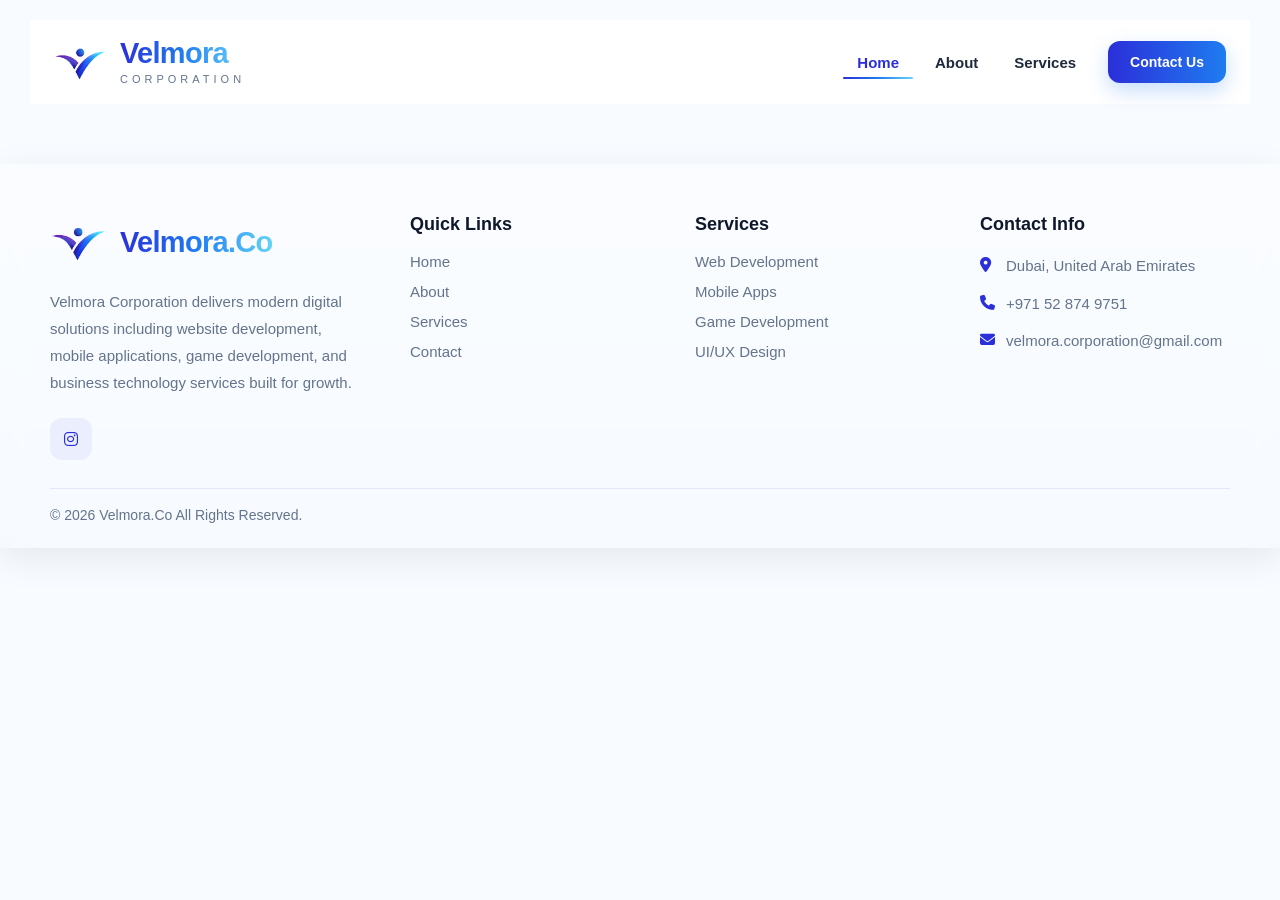
==== index.html @ 78418500 "pages" ====
<!DOCTYPE html>
<html lang="en">
<head>
  <meta charset="UTF-8" />
  <meta name="viewport" content="width=device-width, initial-scale=1.0" />
  <title>Home | Velmora Corporation</title>
  <link rel="stylesheet" href="../Styles/style.css" />
  <link rel="icon" type="image/png" href="../images/Velmora Logo.png"/>
  <link rel="stylesheet" href="https://cdnjs.cloudflare.com/ajax/libs/font-awesome/6.5.2/css/all.min.css">
</head>
<body>

  <section class="navbar-section">
    <nav class="navbar">
      <a href="../Pages/index.html" class="logo">
        <img src="../images/Velmora Logo.png" alt="Velmora Logo">
        <div class="logo-text">
          <h2>Velmora</h2>
          <span>Corporation</span>
        </div>
      </a>

      <button class="menu-toggle" id="menuToggle" aria-label="Toggle Menu">
        <span></span>
        <span></span>
        <span></span>
      </button>

      <div class="nav-menu" id="navMenu">
        <ul class="nav-links">
          <li><a href="index.html" class="active">Home</a></li>
          <li><a href="#">About</a></li>
          <li><a href="#">Services</a></li>
        </ul>
        <a href="contact-us.html" class="nav-btn">Contact Us</a>
      </div>
    </nav>
  </section>

    <footer class="footer">
  <div class="footer-container">

    <div class="footer-grid">
      <div class="footer-brand">
        <a href="#" class="footer-logo">
          <img src="../images/Velmora Logo.png" alt="Velmora Logo">
          <div class="footer-logo-text">
            <h2>Velmora.Co</h2>
          </div>
        </a>

        <p class="footer-description">
          Velmora Corporation delivers modern digital solutions including website development,
          mobile applications, game development, and business technology services built for growth.
        </p>

        <div class="footer-socials">
          <a href="https://www.instagram.com/velmora.corporation/"><i class="fa-brands fa-instagram"></i></a>
        </div>
      </div>

      <div class="footer-column">
        <h3>Quick Links</h3>
        <ul>
          <li><a href="index.html">Home</a></li>
          <li><a href="#">About</a></li>
          <li><a href="#">Services</a></li>
          <li><a href="contact-us.html">Contact</a></li>
        </ul>
      </div>

      <div class="footer-column">
        <h3>Services</h3>
        <ul>
          <li><a href="#">Web Development</a></li>
          <li><a href="#">Mobile Apps</a></li>
          <li><a href="#">Game Development</a></li>
          <li><a href="#">UI/UX Design</a></li>
        </ul>
      </div>

      <div class="footer-column">
        <h3>Contact Info</h3>
        <ul class="footer-contact">
          <li><i class="fa-solid fa-location-dot"></i><span>Dubai, United Arab Emirates</span></li>
          <li><i class="fa-solid fa-phone"></i><span>+971 52 874 9751</span></li>
          <li><i class="fa-solid fa-envelope"></i><span>velmora.corporation@gmail.com</span></li>
        </ul>
      </div>
    </div>

    <div class="footer-bottom">
      <p>© 2026 Velmora.Co All Rights Reserved.</p>
    </div>

  </div>
</footer> 

  <script src="../Scripts/script.js"></script>
</body>
</html>
---- Styles/style.css ----
*{
  margin:0;
  padding:0;
  box-sizing:border-box;
}

:root{
  --primary:#2b2fd9;
  --secondary:#1f7cf0;
  --accent:#66d4f7;
  --dark:#0f172a;
  --text:#1e293b;
  --muted:#64748b;
  --white:#ffffff;
  --shadow:0 10px 35px rgba(15,23,42,0.08);
}

body{
  font-family: Arial, Helvetica, sans-serif;
  background:#f8fbff;
}

.navbar-section{
  width:100%;
  padding:20px 30px;
}

.navbar{
  margin:0 auto;
  background:rgba(255,255,255,0.96);
  display:flex;
  align-items:center;
  justify-content:space-between;
  padding:16px 24px;
  position:relative;
}

.logo{
  display:flex;
  align-items:center;
  gap:14px;
  text-decoration:none;
}

.logo img{
  width:52px;
  height:52px;
  object-fit:contain;
  display:block;
}

.logo-text{
  display:flex;
  flex-direction:column;
  line-height:1;
}

.logo-text h2{
  font-size:29px;
  font-weight:800;
  letter-spacing:-0.7px;
  background:linear-gradient(90deg,var(--primary),var(--secondary),var(--accent));
  -webkit-background-clip:text;
  -webkit-text-fill-color:transparent;
  background-clip:text;
  color:transparent;
}

.logo-text span{
  margin-top:6px;
  font-size:11px;
  letter-spacing:4px;
  text-transform:uppercase;
  color:var(--muted);
}

.nav-menu{
  display:flex;
  align-items:center;
  gap:18px;
}

.nav-links{
  list-style:none;
  display:flex;
  align-items:center;
  gap:8px;
}

.nav-links li a{
  text-decoration:none;
  color:var(--text);
  font-size:15px;
  font-weight:600;
  padding:12px 14px;
  display:inline-block;
  position:relative;
  transition:color 0.3s ease;
}

.nav-links li a::after{
  content:"";
  position:absolute;
  left:0;
  bottom:4px;
  width:0;
  height:2px;
  background:linear-gradient(90deg,var(--primary),var(--secondary),var(--accent));
  transition:width 0.35s ease;
  border-radius:20px;
}

.nav-links li a:hover{
  color:var(--secondary);
}

.nav-links li a:hover::after,
.nav-links li a.active::after{
  width:100%;
}

.nav-links li a.active{
  color:var(--primary);
}

.nav-btn{
  text-decoration:none;
  color:var(--white);
  font-size:14px;
  font-weight:700;
  padding:13px 22px;
  border-radius:12px;
  background:linear-gradient(90deg,var(--primary),var(--secondary));
  transition:all 0.3s ease;
  box-shadow:0 8px 20px rgba(31,124,240,0.25);
}

.nav-btn:hover{
  transform:translateY(-2px);
  box-shadow:0 12px 24px rgba(31,124,240,0.28);
}

.menu-toggle{
  display:none;
  width:46px;
  height:46px;
  border:none;
  outline:none;
  cursor:pointer;
  border-radius:12px;
  background:rgba(31,124,240,0.08);
  align-items:center;
  justify-content:center;
  flex-direction:column;
  gap:5px;
}

.menu-toggle span{
  width:22px;
  height:2.5px;
  border-radius:10px;
  background:var(--primary);
  transition:0.3s ease;
  display:block;
}

.menu-toggle.active span:nth-child(1){
  transform:translateY(7px) rotate(45deg);
}

.menu-toggle.active span:nth-child(2){
  opacity:0;
}

.menu-toggle.active span:nth-child(3){
  transform:translateY(-8px) rotate(-45deg);
}

@media (max-width: 992px){
  .menu-toggle{
    display:flex;
  }

  .nav-menu{
    position:absolute;
    top:calc(100% + 14px);
    right:0;
    width:100%;
    background:#ffffff;
    border-radius:18px;
    box-shadow:var(--shadow);
    padding:18px;
    flex-direction:column;
    align-items:stretch;
    gap:16px;
    opacity:0;
    visibility:hidden;
    transform:translateY(-12px);
    transition:all 0.3s ease;
  }

  .nav-menu.show{
    opacity:1;
    visibility:visible;
    transform:translateY(0);
  }

  .nav-links{
    flex-direction:column;
    align-items:stretch;
    width:100%;
  }

  .nav-links li a{
    width:100%;
    padding:14px 0;
  }

  .nav-links li a::after{
    bottom:8px;
  }

  .nav-btn{
    display:block;
    text-align:center;
    width:100%;
  }
}

@media (max-width: 576px){
  .navbar-section{
    padding:14px;
  }

  .navbar{
    padding:14px 16px;
  }

  .logo{
    gap:10px;
  }

  .logo img{
    width:46px;
    height:46px;
  }

  .logo-text h2{
    font-size:10px;
  }

  .logo-text span{
    font-size:5px;
    letter-spacing:3px;
  }
  .nav-links li a{
  font-size:10px;
  font-weight:200;
  padding:10px 12px;
  }

  .nav-btn{
    font-size:12px;
    padding:10px 16px;
  }

}

.footer{
  width:100%;
  background:linear-gradient(180deg,#eef5ff 0%, #dfeeff 100%);
  margin-top:40px;
}

.footer-container{
  margin:0 auto;
  background:rgba(255,255,255,0.72);
  backdrop-filter:blur(12px);
  -webkit-backdrop-filter:blur(12px);
  box-shadow:var(--shadow);
  padding:50px 50px 25px;
}

.footer-grid{
  display:grid;
  grid-template-columns:1.3fr 1fr 1fr 1fr;
  gap:35px;
  padding-bottom:28px;
  border-bottom:1px solid rgba(43,47,217,0.10);
}

.footer-brand{
  padding-right:15px;
}

.footer-logo{
  display:flex;
  align-items:center;
  gap:14px;
  text-decoration:none;
  margin-bottom:18px;
}

.footer-logo img{
  width:56px;
  height:56px;
  object-fit:contain;
  display:block;
}

.footer-logo-text{
  display:flex;
  flex-direction:column;
  line-height:1;
}

.footer-logo-text h2{
  font-size:29px;
  font-weight:800;
  letter-spacing:-0.7px;
  background:linear-gradient(90deg,var(--primary),var(--secondary),var(--accent));
  -webkit-background-clip:text;
  -webkit-text-fill-color:transparent;
  background-clip:text;
  color:transparent;
}

.footer-logo-text span{
  margin-top:6px;
  font-size:11px;
  letter-spacing:4px;
  text-transform:uppercase;
  color:var(--muted);
}

.footer-description{
  font-size:15px;
  line-height:1.8;
  color:var(--muted);
  margin-bottom:22px;
  max-width:420px;
}

.footer-socials{
  display:flex;
  align-items:center;
  gap:12px;
}

.footer-socials a{
  width:42px;
  height:42px;
  display:flex;
  align-items:center;
  justify-content:center;
  border-radius:12px;
  text-decoration:none;
  color:var(--primary);
  background:rgba(43,47,217,0.06);
  transition:all 0.3s ease;
}

.footer-socials a:hover{
  color:var(--white);
  background:linear-gradient(90deg,var(--primary),var(--secondary),var(--accent));
  transform:translateY(-2px);
}

.footer-column h3{
  font-size:18px;
  font-weight:700;
  color:var(--dark);
  margin-bottom:18px;
}

.footer-column ul{
  list-style:none;
}

.footer-column ul li{
  margin-bottom:12px;
}

.footer-column ul li a{
  text-decoration:none;
  color:var(--muted);
  font-size:15px;
  transition:0.3s ease;
}

.footer-column ul li a:hover{
  color:var(--secondary);
  padding-left:4px;
}

.footer-contact li{
  display:flex;
  align-items:flex-start;
  gap:10px;
  color:var(--muted);
  font-size:15px;
  line-height:1.7;
}

.footer-contact li i{
  color:var(--primary);
  margin-top:4px;
  min-width:16px;
}

.footer-bottom{
  padding-top:18px;
  align-items:center;
  justify-content: center;
}

.footer-bottom p{
  font-size:14px;
  color:var(--muted);
}


@media (max-width: 1100px){
  .footer-grid{
    grid-template-columns:1fr 1fr;
  }
}

@media (max-width: 768px){
  .footer{
    padding:45px 18px 18px;
  }

  .footer-container{
    padding:28px 20px 18px;
    border-radius:22px;
  }

  .footer-grid{
    grid-template-columns:1fr;
    gap:28px;
  }

  .footer-brand{
    padding-right:0;
  }

  .footer-bottom{
    flex-direction:column;
    align-items:flex-start;
  }
}

@media (max-width: 480px){
  .footer-logo{
    gap:10px;
  }

  .footer-logo img{
    width:46px;
    height:46px;
  }

  .footer-logo-text h2{
    font-size:24px;
  }

  .footer-logo-text span{
    font-size:9px;
    letter-spacing:3px;
  }

  .footer-description,
  .footer-column ul li a,
  .footer-contact li,
  .footer-bottom p,
  .footer-bottom-links a{
    font-size:14px;
  }

  .footer-socials a{
    width:38px;
    height:38px;
  }
}
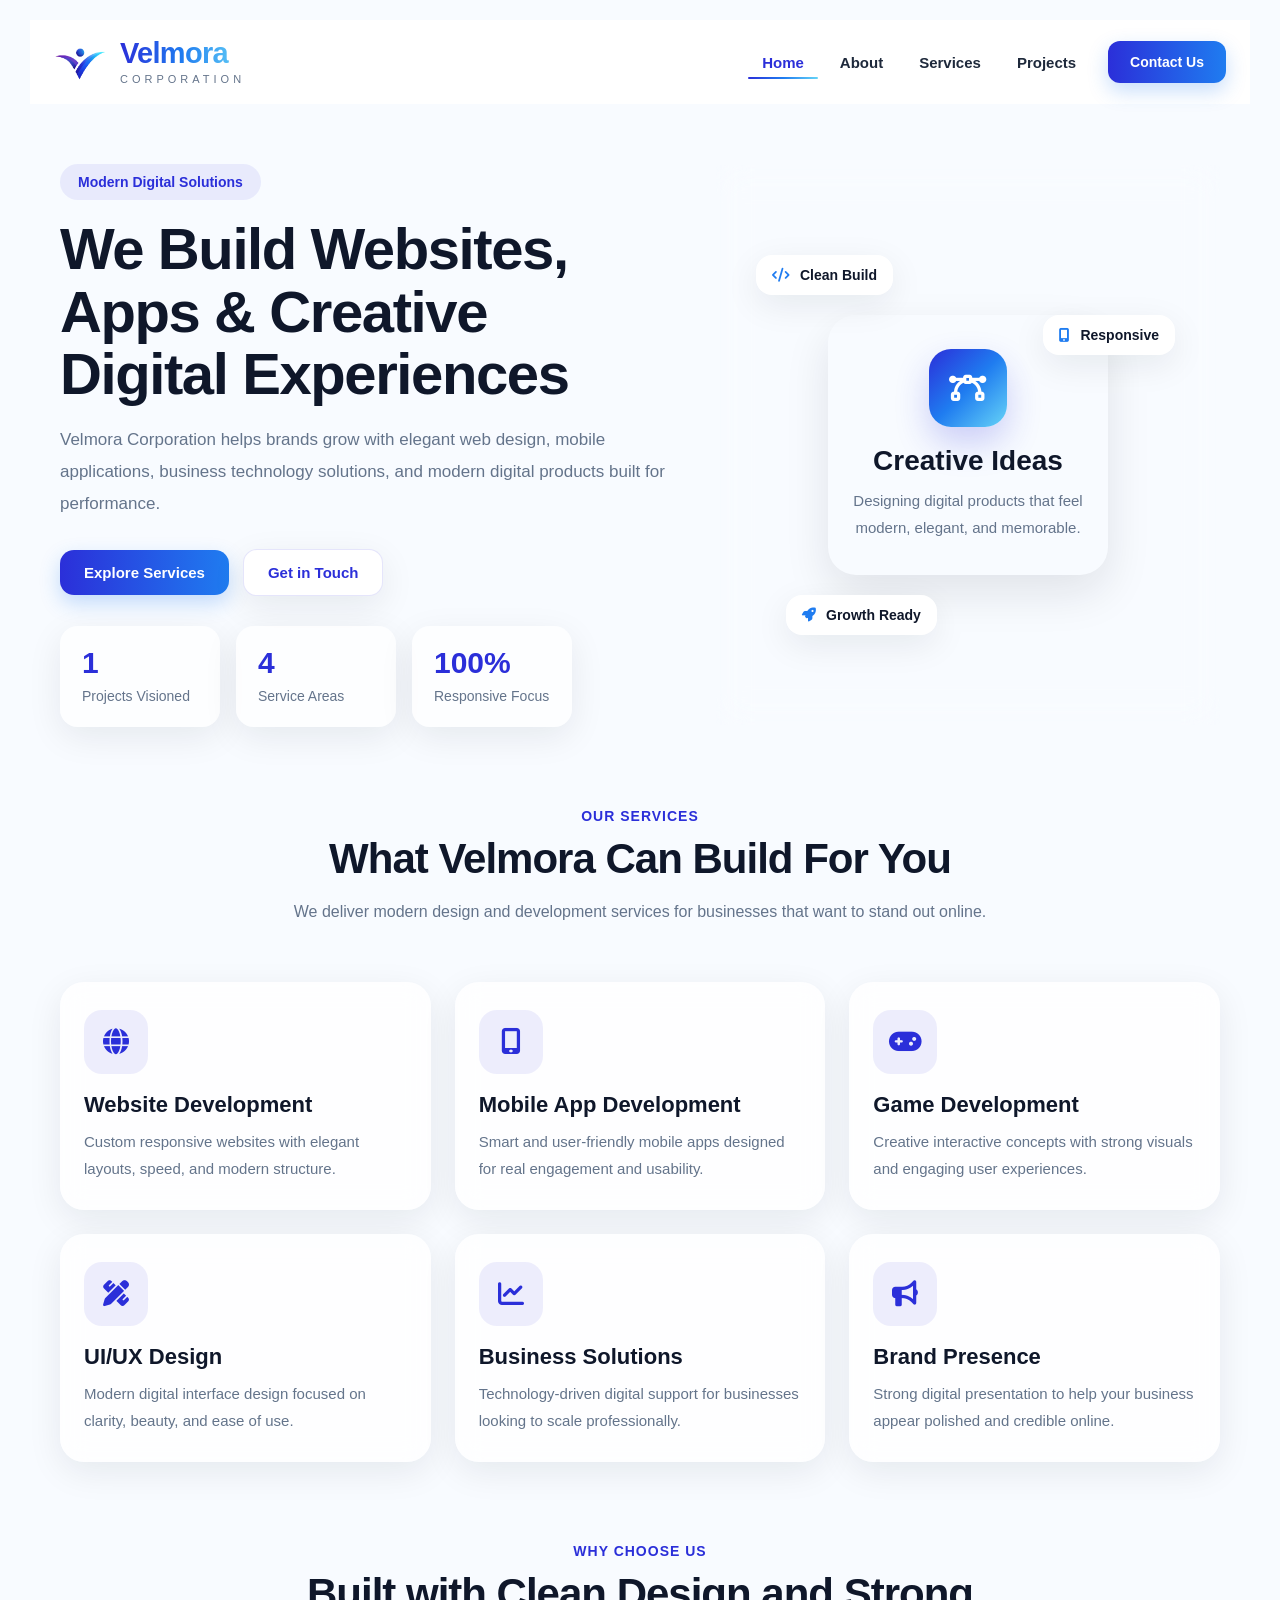
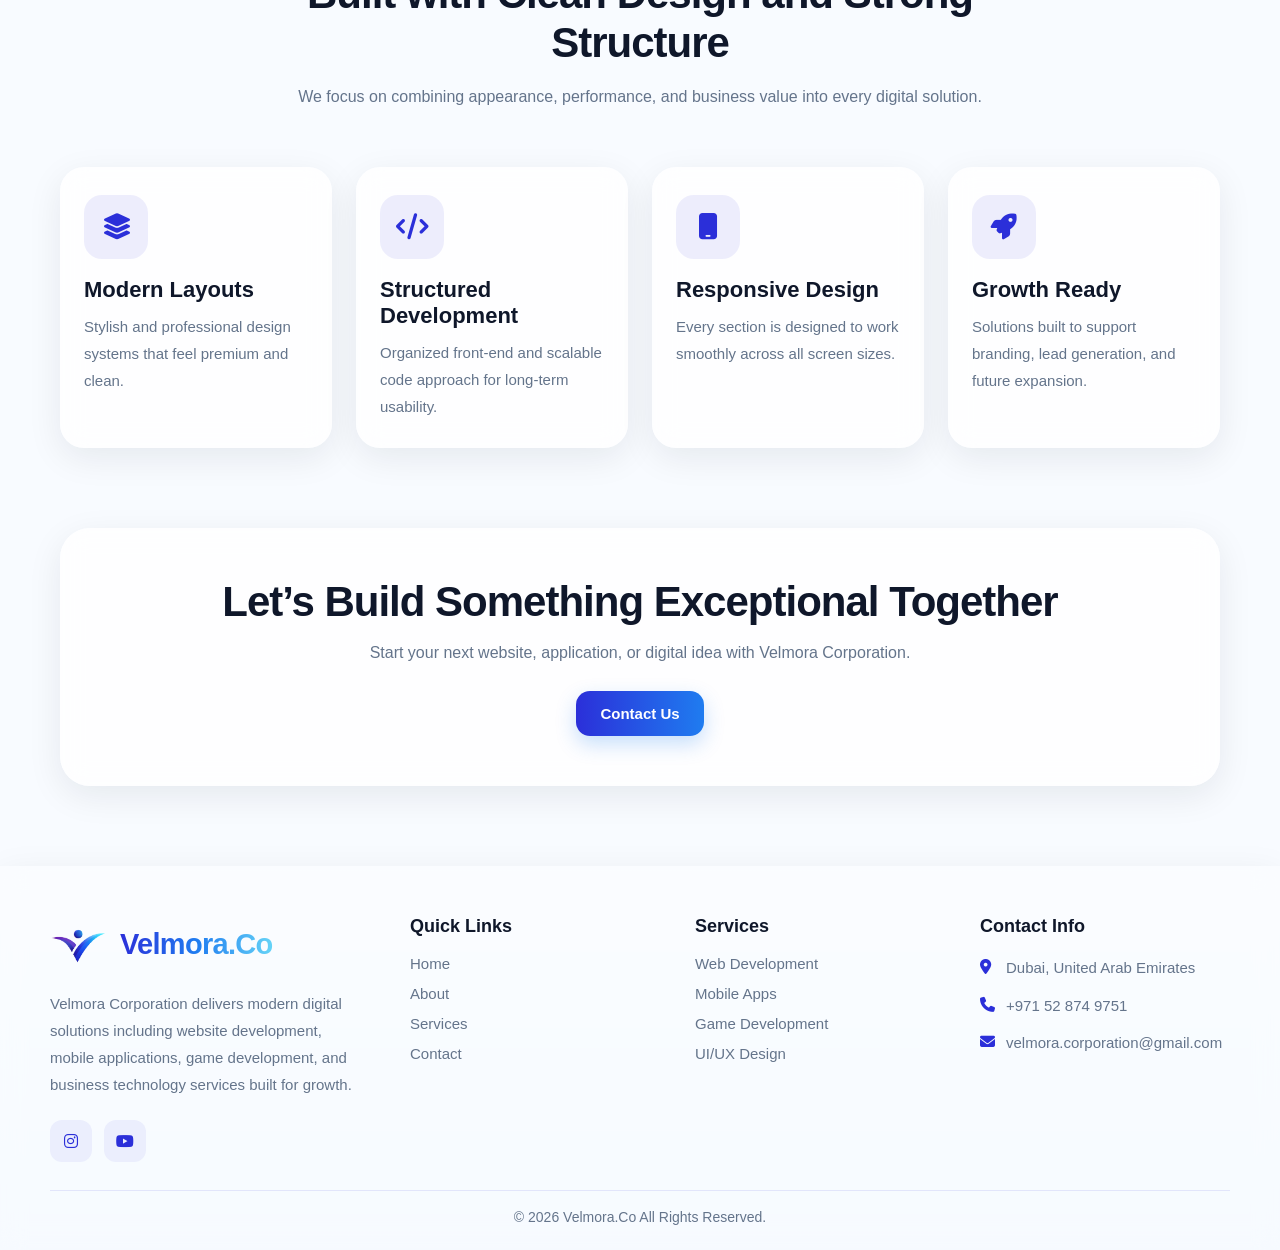
==== commit 814021b7: "page" ====
--- a/index.html
+++ b/index.html
@@ -10,9 +10,10 @@
 </head>
 <body>
 
+  <!-- Navbar -->
   <section class="navbar-section">
     <nav class="navbar">
-      <a href="../Pages/index.html" class="logo">
+      <a href="index.html" class="logo">
         <img src="../images/Velmora Logo.png" alt="Velmora Logo">
         <div class="logo-text">
           <h2>Velmora</h2>
@@ -29,72 +30,240 @@
       <div class="nav-menu" id="navMenu">
         <ul class="nav-links">
           <li><a href="index.html" class="active">Home</a></li>
-          <li><a href="#">About</a></li>
-          <li><a href="#">Services</a></li>
+          <li><a href="#about">About</a></li>
+          <li><a href="#services">Services</a></li>
+          <li><a href="#projects">Projects</a></li>
         </ul>
         <a href="contact-us.html" class="nav-btn">Contact Us</a>
       </div>
     </nav>
   </section>
 
-    <footer class="footer">
-  <div class="footer-container">
-
-    <div class="footer-grid">
-      <div class="footer-brand">
-        <a href="#" class="footer-logo">
-          <img src="../images/Velmora Logo.png" alt="Velmora Logo">
-          <div class="footer-logo-text">
-            <h2>Velmora.Co</h2>
-          </div>
-        </a>
-
-        <p class="footer-description">
-          Velmora Corporation delivers modern digital solutions including website development,
-          mobile applications, game development, and business technology services built for growth.
-        </p>
-
-        <div class="footer-socials">
-          <a href="https://www.instagram.com/velmora.corporation/"><i class="fa-brands fa-instagram"></i></a>
-        </div>
-      </div>
-
-      <div class="footer-column">
-        <h3>Quick Links</h3>
-        <ul>
-          <li><a href="index.html">Home</a></li>
-          <li><a href="#">About</a></li>
-          <li><a href="#">Services</a></li>
-          <li><a href="contact-us.html">Contact</a></li>
-        </ul>
-      </div>
-
-      <div class="footer-column">
-        <h3>Services</h3>
-        <ul>
-          <li><a href="#">Web Development</a></li>
-          <li><a href="#">Mobile Apps</a></li>
-          <li><a href="#">Game Development</a></li>
-          <li><a href="#">UI/UX Design</a></li>
-        </ul>
-      </div>
-
-      <div class="footer-column">
-        <h3>Contact Info</h3>
-        <ul class="footer-contact">
-          <li><i class="fa-solid fa-location-dot"></i><span>Dubai, United Arab Emirates</span></li>
-          <li><i class="fa-solid fa-phone"></i><span>+971 52 874 9751</span></li>
-          <li><i class="fa-solid fa-envelope"></i><span>velmora.corporation@gmail.com</span></li>
-        </ul>
-      </div>
-    </div>
-
-    <div class="footer-bottom">
-      <p>© 2026 Velmora.Co All Rights Reserved.</p>
-    </div>
-
-  </div>
-</footer> 
+  <!-- Hero -->
+  <section class="hero-section">
+    <div class="hero-container">
+      <div class="hero-content">
+        <span class="hero-badge">Modern Digital Solutions</span>
+        <h1>We Build Websites, Apps & Creative Digital Experiences</h1>
+        <p>
+          Velmora Corporation helps brands grow with elegant web design, mobile applications,
+          business technology solutions, and modern digital products built for performance.
+        </p>
+
+        <div class="hero-buttons">
+          <a href="#services" class="primary-btn">Explore Services</a>
+          <a href="contact-us.html" class="secondary-btn">Get in Touch</a>
+        </div>
+
+        <div class="hero-stats">
+          <div class="hero-stat-card">
+            <h3>1</h3>
+            <p>Projects Visioned</p>
+          </div>
+          <div class="hero-stat-card">
+            <h3>4</h3>
+            <p>Service Areas</p>
+          </div>
+          <div class="hero-stat-card">
+            <h3>100%</h3>
+            <p>Responsive Focus</p>
+          </div>
+        </div>
+      </div>
+
+      <div class="creative-right">
+          <div class="creative-visual-card">
+
+            <div class="creative-center-card">
+              <div class="center-icon">
+                <i class="fa-solid fa-bezier-curve"></i>
+              </div>
+              <h3>Creative Ideas</h3>
+              <p>Designing digital products that feel modern, elegant, and memorable.</p>
+            </div>
+
+            <div class="mini-card mini-card-one">
+              <i class="fa-solid fa-code"></i>
+              <span>Clean Build</span>
+            </div>
+
+            <div class="mini-card mini-card-two">
+              <i class="fa-solid fa-mobile-screen-button"></i>
+              <span>Responsive</span>
+            </div>
+
+            <div class="mini-card mini-card-three">
+              <i class="fa-solid fa-rocket"></i>
+              <span>Growth Ready</span>
+            </div>
+          </div>
+        </div>
+    </div>
+  </section>
+
+  <!-- Services -->
+  <section class="services-section" id="services">
+    <div class="section-container">
+      <div class="section-head">
+        <span>Our Services</span>
+        <h2>What Velmora Can Build For You</h2>
+        <p>
+          We deliver modern design and development services for businesses that want to stand out online.
+        </p>
+      </div>
+
+      <div class="services-grid">
+        <div class="service-card">
+          <div class="service-icon"><i class="fa-solid fa-globe"></i></div>
+          <h3>Website Development</h3>
+          <p>Custom responsive websites with elegant layouts, speed, and modern structure.</p>
+        </div>
+
+        <div class="service-card">
+          <div class="service-icon"><i class="fa-solid fa-mobile-screen-button"></i></div>
+          <h3>Mobile App Development</h3>
+          <p>Smart and user-friendly mobile apps designed for real engagement and usability.</p>
+        </div>
+
+        <div class="service-card">
+          <div class="service-icon"><i class="fa-solid fa-gamepad"></i></div>
+          <h3>Game Development</h3>
+          <p>Creative interactive concepts with strong visuals and engaging user experiences.</p>
+        </div>
+
+        <div class="service-card">
+          <div class="service-icon"><i class="fa-solid fa-pen-ruler"></i></div>
+          <h3>UI/UX Design</h3>
+          <p>Modern digital interface design focused on clarity, beauty, and ease of use.</p>
+        </div>
+
+        <div class="service-card">
+          <div class="service-icon"><i class="fa-solid fa-chart-line"></i></div>
+          <h3>Business Solutions</h3>
+          <p>Technology-driven digital support for businesses looking to scale professionally.</p>
+        </div>
+
+        <div class="service-card">
+          <div class="service-icon"><i class="fa-solid fa-bullhorn"></i></div>
+          <h3>Brand Presence</h3>
+          <p>Strong digital presentation to help your business appear polished and credible online.</p>
+        </div>
+      </div>
+    </div>
+  </section>
+
+  <!-- Why Choose -->
+  <section class="why-section">
+    <div class="section-container">
+      <div class="section-head">
+        <span>Why Choose Us</span>
+        <h2>Built with Clean Design and Strong Structure</h2>
+        <p>
+          We focus on combining appearance, performance, and business value into every digital solution.
+        </p>
+      </div>
+
+      <div class="why-grid">
+        <div class="why-card">
+          <i class="fa-solid fa-layer-group"></i>
+          <h3>Modern Layouts</h3>
+          <p>Stylish and professional design systems that feel premium and clean.</p>
+        </div>
+
+        <div class="why-card">
+          <i class="fa-solid fa-code"></i>
+          <h3>Structured Development</h3>
+          <p>Organized front-end and scalable code approach for long-term usability.</p>
+        </div>
+
+        <div class="why-card">
+          <i class="fa-solid fa-mobile"></i>
+          <h3>Responsive Design</h3>
+          <p>Every section is designed to work smoothly across all screen sizes.</p>
+        </div>
+
+        <div class="why-card">
+          <i class="fa-solid fa-rocket"></i>
+          <h3>Growth Ready</h3>
+          <p>Solutions built to support branding, lead generation, and future expansion.</p>
+        </div>
+      </div>
+    </div>
+  </section>
+
+  <!-- CTA -->
+  <section class="cta-section">
+    <div class="section-container">
+      <div class="cta-box">
+        <h2>Let’s Build Something Exceptional Together</h2>
+        <p>
+          Start your next website, application, or digital idea with Velmora Corporation.
+        </p>
+        <a href="contact-us.html" class="primary-btn">Contact Us</a>
+      </div>
+    </div>
+  </section>
+
+  <!-- Footer -->
+  <footer class="footer">
+    <div class="footer-container">
+
+      <div class="footer-grid">
+        <div class="footer-brand">
+          <a href="#" class="footer-logo">
+            <img src="../images/Velmora Logo.png" alt="Velmora Logo">
+            <div class="footer-logo-text">
+              <h2>Velmora.Co</h2>
+            </div>
+          </a>
+
+          <p class="footer-description">
+            Velmora Corporation delivers modern digital solutions including website development,
+            mobile applications, game development, and business technology services built for growth.
+          </p>
+
+          <div class="footer-socials">
+            <a href="https://www.instagram.com/velmora.corporation/"><i class="fa-brands fa-instagram"></i></a>
+            <a href="http://youtube.com/@Velmora-Co"><i class="fa-brands fa-youtube"></i></a>
+          </div>
+        </div>
+
+        <div class="footer-column">
+          <h3>Quick Links</h3>
+          <ul>
+            <li><a href="index.html">Home</a></li>
+            <li><a href="#about">About</a></li>
+            <li><a href="#services">Services</a></li>
+            <li><a href="contact-us.html">Contact</a></li>
+          </ul>
+        </div>
+
+        <div class="footer-column">
+          <h3>Services</h3>
+          <ul>
+            <li><a href="#">Web Development</a></li>
+            <li><a href="#">Mobile Apps</a></li>
+            <li><a href="#">Game Development</a></li>
+            <li><a href="#">UI/UX Design</a></li>
+          </ul>
+        </div>
+
+        <div class="footer-column">
+          <h3>Contact Info</h3>
+          <ul class="footer-contact">
+            <li><i class="fa-solid fa-location-dot"></i><span>Dubai, United Arab Emirates</span></li>
+            <li><i class="fa-solid fa-phone"></i><span>+971 52 874 9751</span></li>
+            <li><i class="fa-solid fa-envelope"></i><span>velmora.corporation@gmail.com</span></li>
+          </ul>
+        </div>
+      </div>
+
+      <div class="footer-bottom">
+        <p>© 2026 Velmora.Co All Rights Reserved.</p>
+      </div>
+
+    </div>
+  </footer> 
 
   <script src="../Scripts/script.js"></script>
 </body>
--- a/Styles/style.css
+++ b/Styles/style.css
@@ -412,6 +412,8 @@
   padding-top:18px;
   align-items:center;
   justify-content: center;
+  gap:12px;
+  display:flex;
 }
 
 .footer-bottom p{
@@ -482,4 +484,807 @@
     width:38px;
     height:38px;
   }
+}
+
+.section-container{
+  width:100%;
+  padding:20px 30px;
+
+}
+
+.hero-section{
+  width:100%;
+  padding:20px 30px;
+}
+
+.hero-container{
+  margin:0 auto;
+  display:grid;
+  grid-template-columns:1.1fr 0.9fr;
+  align-items:center;
+  gap:40px;
+  padding:20px 30px;
+
+}
+
+.hero-content{
+  padding-right:10px;
+}
+
+.hero-badge{
+  display:inline-block;
+  padding:10px 18px;
+  border-radius:999px;
+  background:rgba(43,47,217,0.08);
+  color:var(--primary);
+  font-size:14px;
+  font-weight:700;
+  margin-bottom:18px;
+}
+
+.hero-content h1{
+  font-size:58px;
+  line-height:1.08;
+  font-weight:800;
+  color:var(--dark);
+  margin-bottom:18px;
+  letter-spacing:-1.4px;
+}
+
+.hero-content p{
+  font-size:17px;
+  line-height:1.9;
+  color:var(--muted);
+  margin-bottom:28px;
+  max-width:620px;
+}
+
+.hero-buttons{
+  display:flex;
+  align-items:center;
+  gap:14px;
+  flex-wrap:wrap;
+  margin-bottom:30px;
+}
+
+.primary-btn,
+.secondary-btn{
+  text-decoration:none;
+  font-size:15px;
+  font-weight:700;
+  padding:14px 24px;
+  border-radius:14px;
+  transition:all 0.3s ease;
+  display:inline-flex;
+  align-items:center;
+  justify-content:center;
+}
+
+.primary-btn{
+  color:var(--white);
+  background:linear-gradient(90deg,var(--primary),var(--secondary));
+  box-shadow:0 8px 20px rgba(31,124,240,0.25);
+}
+
+.primary-btn:hover{
+  transform:translateY(-2px);
+  box-shadow:0 12px 24px rgba(31,124,240,0.28);
+}
+
+.secondary-btn{
+  color:var(--primary);
+  background:#ffffff;
+  border:1px solid rgba(43,47,217,0.12);
+  box-shadow:var(--shadow);
+}
+
+.secondary-btn:hover{
+  transform:translateY(-2px);
+}
+
+.hero-stats{
+  display:flex;
+  gap:16px;
+  flex-wrap:wrap;
+}
+
+.hero-stat-card{
+  background:rgba(255,255,255,0.76);
+  box-shadow:var(--shadow);
+  border-radius:18px;
+  padding:20px 22px;
+  min-width:160px;
+}
+
+.hero-stat-card h3{
+  font-size:30px;
+  font-weight:800;
+  color:var(--primary);
+  margin-bottom:6px;
+}
+
+.hero-stat-card p{
+  margin:0;
+  font-size:14px;
+  line-height:1.5;
+}
+
+.hero-visual{
+  position:relative;
+  min-height:520px;
+  display:flex;
+  align-items:center;
+  justify-content:center;
+}
+
+.hero-main-card{
+  width:100%;
+  max-width:430px;
+  background:rgba(255,255,255,0.78);
+  backdrop-filter:blur(12px);
+  -webkit-backdrop-filter:blur(12px);
+  box-shadow:var(--shadow);
+  border-radius:30px;
+  padding:42px 34px;
+  text-align:center;
+}
+
+.hero-main-icon{
+  width:90px;
+  height:90px;
+  margin:0 auto 20px;
+  border-radius:24px;
+  display:flex;
+  align-items:center;
+  justify-content:center;
+  background:linear-gradient(135deg,var(--primary),var(--secondary),var(--accent));
+  color:#fff;
+  font-size:36px;
+  box-shadow:0 16px 34px rgba(43,47,217,0.22);
+}
+
+.hero-main-card h3{
+  font-size:28px;
+  color:var(--dark);
+  margin-bottom:12px;
+}
+
+.hero-main-card p{
+  font-size:15px;
+  line-height:1.8;
+  color:var(--muted);
+}
+
+.hero-float-card{
+  position:absolute;
+  background:#ffffff;
+  box-shadow:var(--shadow);
+  border-radius:16px;
+  padding:14px 18px;
+  display:flex;
+  align-items:center;
+  gap:10px;
+  font-size:15px;
+  font-weight:700;
+  color:var(--dark);
+}
+
+.hero-float-card i{
+  color:var(--secondary);
+}
+
+.float-card-1{
+  top:60px;
+  left:0;
+}
+
+.float-card-2{
+  bottom:70px;
+  right:10px;
+}
+
+.about-section,
+.services-section,
+.why-section,
+.projects-section,
+.cta-section{
+    padding:20px 30px;
+}
+
+.section-head{
+  text-align:center;
+  max-width:760px;
+  margin:0 auto 55px;
+}
+
+.section-head span{
+  display:inline-block;
+  font-size:14px;
+  font-weight:800;
+  letter-spacing:1px;
+  text-transform:uppercase;
+  color:var(--primary);
+  margin-bottom:10px;
+}
+
+.section-head h2{
+  font-size:42px;
+  line-height:1.18;
+  color:var(--dark);
+  margin-bottom:14px;
+  letter-spacing:-1px;
+}
+
+.section-head p{
+  font-size:16px;
+  line-height:1.85;
+  color:var(--muted);
+}
+
+.about-grid{
+  display:grid;
+  grid-template-columns:0.9fr 1.1fr;
+  gap:28px;
+  align-items:stretch;
+}
+
+.about-card,
+.service-card,
+.why-card,
+.project-card,
+.cta-box{
+  background:rgba(255,255,255,0.78);
+  backdrop-filter:blur(12px);
+  -webkit-backdrop-filter:blur(12px);
+  box-shadow:var(--shadow);
+}
+
+.about-card{
+  border-radius:28px;
+  padding:38px 30px;
+  min-height:320px;
+  display:flex;
+  flex-direction:column;
+  justify-content:center;
+  text-align:center;
+}
+
+.about-icon{
+  width:84px;
+  height:84px;
+  margin:0 auto 20px;
+  border-radius:22px;
+  background:linear-gradient(135deg,var(--primary),var(--secondary),var(--accent));
+  display:flex;
+  align-items:center;
+  justify-content:center;
+  color:#fff;
+  font-size:34px;
+}
+
+.about-card h3{
+  font-size:28px;
+  color:var(--dark);
+  margin-bottom:12px;
+}
+
+.about-card p{
+  color:var(--muted);
+  font-size:15px;
+  line-height:1.85;
+}
+
+.about-right{
+  display:flex;
+  flex-direction:column;
+  gap:18px;
+  justify-content:center;
+}
+
+.about-feature{
+  display:flex;
+  align-items:flex-start;
+  gap:14px;
+  background:#ffffff;
+  box-shadow:var(--shadow);
+  border-radius:18px;
+  padding:22px 20px;
+}
+
+.about-feature i{
+  color:var(--secondary);
+  font-size:20px;
+  margin-top:4px;
+}
+
+.about-feature h4{
+  font-size:20px;
+  color:var(--dark);
+  margin-bottom:6px;
+}
+
+.about-feature p{
+  color:var(--muted);
+  font-size:15px;
+  line-height:1.8;
+}
+
+.services-grid,
+.why-grid,
+.projects-grid{
+  display:grid;
+  gap:24px;
+}
+
+.services-grid{
+  grid-template-columns:repeat(3, 1fr);
+}
+
+.why-grid{
+  grid-template-columns:repeat(4, 1fr);
+}
+
+.projects-grid{
+  grid-template-columns:repeat(3, 1fr);
+}
+
+.service-card,
+.why-card,
+.project-card{
+  border-radius:24px;
+  padding:28px 24px;
+  transition:all 0.3s ease;
+}
+
+.service-card:hover,
+.why-card:hover,
+.project-card:hover{
+  transform:translateY(-6px);
+}
+
+.service-icon,
+.why-card i{
+  width:64px;
+  height:64px;
+  border-radius:18px;
+  display:flex;
+  align-items:center;
+  justify-content:center;
+  background:rgba(43,47,217,0.08);
+  color:var(--primary);
+  font-size:26px;
+  margin-bottom:18px;
+}
+
+.service-card h3,
+.why-card h3,
+.project-card h3{
+  font-size:22px;
+  color:var(--dark);
+  margin-bottom:10px;
+}
+
+.service-card p,
+.why-card p,
+.project-card p{
+  font-size:15px;
+  line-height:1.8;
+  color:var(--muted);
+}
+
+.cta-box{
+  border-radius:30px;
+  padding:50px 30px;
+  text-align:center;
+}
+
+.cta-box h2{
+  font-size:42px;
+  color:var(--dark);
+  margin-bottom:12px;
+  letter-spacing:-1px;
+}
+
+.cta-box p{
+  max-width:700px;
+  margin:0 auto 24px;
+  font-size:16px;
+  line-height:1.85;
+  color:var(--muted);
+}
+
+@media (max-width: 1100px){
+  .hero-container,
+  .about-grid{
+    grid-template-columns:1fr;
+  }
+
+  .services-grid{
+    grid-template-columns:repeat(2,1fr);
+  }
+
+  .why-grid{
+    grid-template-columns:repeat(2,1fr);
+  }
+
+  .projects-grid{
+    grid-template-columns:repeat(2,1fr);
+  }
+
+  .hero-content h1{
+    font-size:48px;
+  }
+
+  .hero-visual{
+    min-height:420px;
+  }
+}
+
+@media (max-width: 768px){
+  .section-container,
+  .hero-section{
+    padding-left:18px;
+    padding-right:18px;
+  }
+
+  .hero-section{
+    padding-top:24px;
+    padding-bottom:70px;
+  }
+
+  .hero-content h1{
+    font-size:38px;
+  }
+
+  .section-head h2,
+  .cta-box h2{
+    font-size:31px;
+  }
+
+  .services-grid,
+  .why-grid,
+  .projects-grid{
+    grid-template-columns:1fr;
+  }
+
+  .hero-buttons{
+    flex-direction:column;
+    align-items:stretch;
+  }
+
+  .primary-btn,
+  .secondary-btn{
+    width:100%;
+  }
+
+  .hero-visual{
+    min-height:auto;
+    display:flex;
+    flex-direction:column;
+    gap:16px;
+  }
+
+  .hero-float-card{
+    position:static;
+    width:100%;
+    justify-content:center;
+  }
+
+  .hero-stat-card{
+    width:100%;
+  }
+
+  .hero-stats{
+    flex-direction:column;
+  }
+
+  .about-feature{
+    padding:18px;
+  }
+}
+
+@media (max-width: 480px){
+  .hero-content h1{
+    font-size:31px;
+    line-height:1.15;
+  }
+
+  .hero-content p,
+  .section-head p,
+  .cta-box p{
+    font-size:15px;
+  }
+
+  .hero-badge{
+    font-size:12px;
+    padding:8px 14px;
+  }
+
+  .hero-main-card{
+    padding:30px 20px;
+  }
+
+  .hero-main-card h3{
+    font-size:24px;
+  }
+
+  .section-head h2,
+  .cta-box h2{
+    font-size:27px;
+  }
+
+  .service-card,
+  .why-card,
+  .project-card{
+    padding:22px 18px;
+  }
+}
+
+.creative-right{
+  position:relative;
+}
+
+.creative-visual-card{
+  position:relative;
+  min-height:560px;
+  backdrop-filter:blur(16px);
+  -webkit-backdrop-filter:blur(16px);
+  overflow:hidden;
+  display:flex;
+  align-items:center;
+  justify-content:center;
+  z-index: 100;
+}
+
+.creative-center-card{
+  position:relative;
+  z-index:2;
+  width:280px;
+  text-align:center;
+  padding:34px 24px;
+  border-radius:28px;
+  box-shadow:0 18px 45px rgba(15,23,42,0.10);
+  animation:floatCard 4s ease-in-out infinite;
+}
+
+.center-icon{
+  width:78px;
+  height:78px;
+  margin:0 auto 18px;
+  border-radius:22px;
+  display:flex;
+  align-items:center;
+  justify-content:center;
+  background:linear-gradient(135deg,var(--primary),var(--secondary),var(--accent));
+  color:#fff;
+  font-size:30px;
+  box-shadow:0 16px 34px rgba(43,47,217,0.22);
+}
+
+.creative-center-card h3{
+  font-size:28px;
+  color:var(--dark);
+  margin-bottom:10px;
+}
+
+.creative-center-card p{
+  font-size:15px;
+  line-height:1.8;
+  color:var(--muted);
+}
+
+.mini-card{
+  position:absolute;
+  z-index:3;
+  background:#ffffff;
+  box-shadow:var(--shadow);
+  border-radius:16px;
+  padding:12px 16px;
+  display:flex;
+  align-items:center;
+  gap:10px;
+  font-size:14px;
+  font-weight:700;
+  color:var(--dark);
+  animation:floatMini 3.5s ease-in-out infinite;
+}
+
+.mini-card i{
+  color:var(--secondary);
+}
+
+.mini-card-one{
+  top:90px;
+  left:40px;
+}
+
+.mini-card-two{
+  top:150px;
+  right:45px;
+  animation-delay:1s;
+}
+
+.mini-card-three{
+  bottom:90px;
+  left:70px;
+  animation-delay:2s;
+}
+
+.creative-services-grid{
+  display:grid;
+  grid-template-columns:1fr;
+  gap:22px;
+  max-width:950px;
+  margin:0 auto;
+}
+
+.service-wide-card{
+  display:flex;
+  align-items:center;
+  gap:20px;
+  padding:24px 24px;
+  border-radius:24px;
+  background:rgba(255,255,255,0.78);
+  backdrop-filter:blur(12px);
+  -webkit-backdrop-filter:blur(12px);
+  box-shadow:var(--shadow);
+  transition:all 0.3s ease;
+}
+
+.service-wide-card:hover{
+  transform:translateY(-6px) scale(1.01);
+}
+
+.service-wide-icon{
+  width:68px;
+  height:68px;
+  border-radius:18px;
+  display:flex;
+  align-items:center;
+  justify-content:center;
+  background:rgba(43,47,217,0.08);
+  color:var(--primary);
+  font-size:28px;
+  flex-shrink:0;
+}
+
+.service-wide-card h3{
+  font-size:24px;
+  color:var(--dark);
+  margin-bottom:6px;
+}
+
+.service-wide-card p{
+  font-size:15px;
+  line-height:1.8;
+  color:var(--muted);
+}
+
+.creative-cta-box{
+  position:relative;
+  overflow:hidden;
+}
+
+.cta-shape{
+  position:absolute;
+  border-radius:50%;
+  background:rgba(102,212,247,0.18);
+  filter:blur(8px);
+  animation:floatGlow 6s ease-in-out infinite;
+}
+
+.cta-shape-1{
+  width:140px;
+  height:140px;
+  top:-20px;
+  left:40px;
+}
+
+.cta-shape-2{
+  width:180px;
+  height:180px;
+  bottom:-50px;
+  right:50px;
+  animation-delay:1s;
+}
+
+@keyframes floatCard{
+  0%,100%{
+    transform:translateY(0px);
+  }
+  50%{
+    transform:translateY(-12px);
+  }
+}
+
+@keyframes floatMini{
+  0%,100%{
+    transform:translateY(0px);
+  }
+  50%{
+    transform:translateY(-10px);
+  }
+}
+
+@keyframes floatGlow{
+  0%,100%{
+    transform:translateY(0px) scale(1);
+  }
+  50%{
+    transform:translateY(-18px) scale(1.04);
+  }
+}
+
+@keyframes spinSlow{
+  from{
+    transform:rotate(0deg);
+  }
+  to{
+    transform:rotate(360deg);
+  }
+}
+
+@media (max-width: 1100px){
+  .creative-wrapper{
+    grid-template-columns:1fr;
+  }
+
+  .creative-left h2{
+    font-size:40px;
+  }
+}
+
+@media (max-width: 768px){
+  .creative-section{
+    padding:75px 0;
+  }
+  
+  .creative-visual-card{
+    min-height:460px;
+  }
+
+  .orbit-two{
+    width:360px;
+    height:360px;
+  }
+
+  .orbit-one{
+    width:260px;
+    height:260px;
+  }
+
+  .mini-card{
+    position:static;
+    margin-top:12px;
+    justify-content:center;
+  }
+
+  .creative-visual-card{
+    display:flex;
+    flex-direction:column;
+    gap:14px;
+    padding:25px 16px;
+  }
+
+  .service-wide-card{
+    flex-direction:column;
+    text-align:center;
+  }
+}
+
+@media (max-width: 480px){
+
+  .creative-center-card{
+    width:100%;
+    max-width:260px;
+    padding:28px 18px;
+  }
+
+  .creative-center-card h3{
+    font-size:24px;
+  }
+
+  .service-wide-card h3{
+    font-size:21px;
+  }
 }
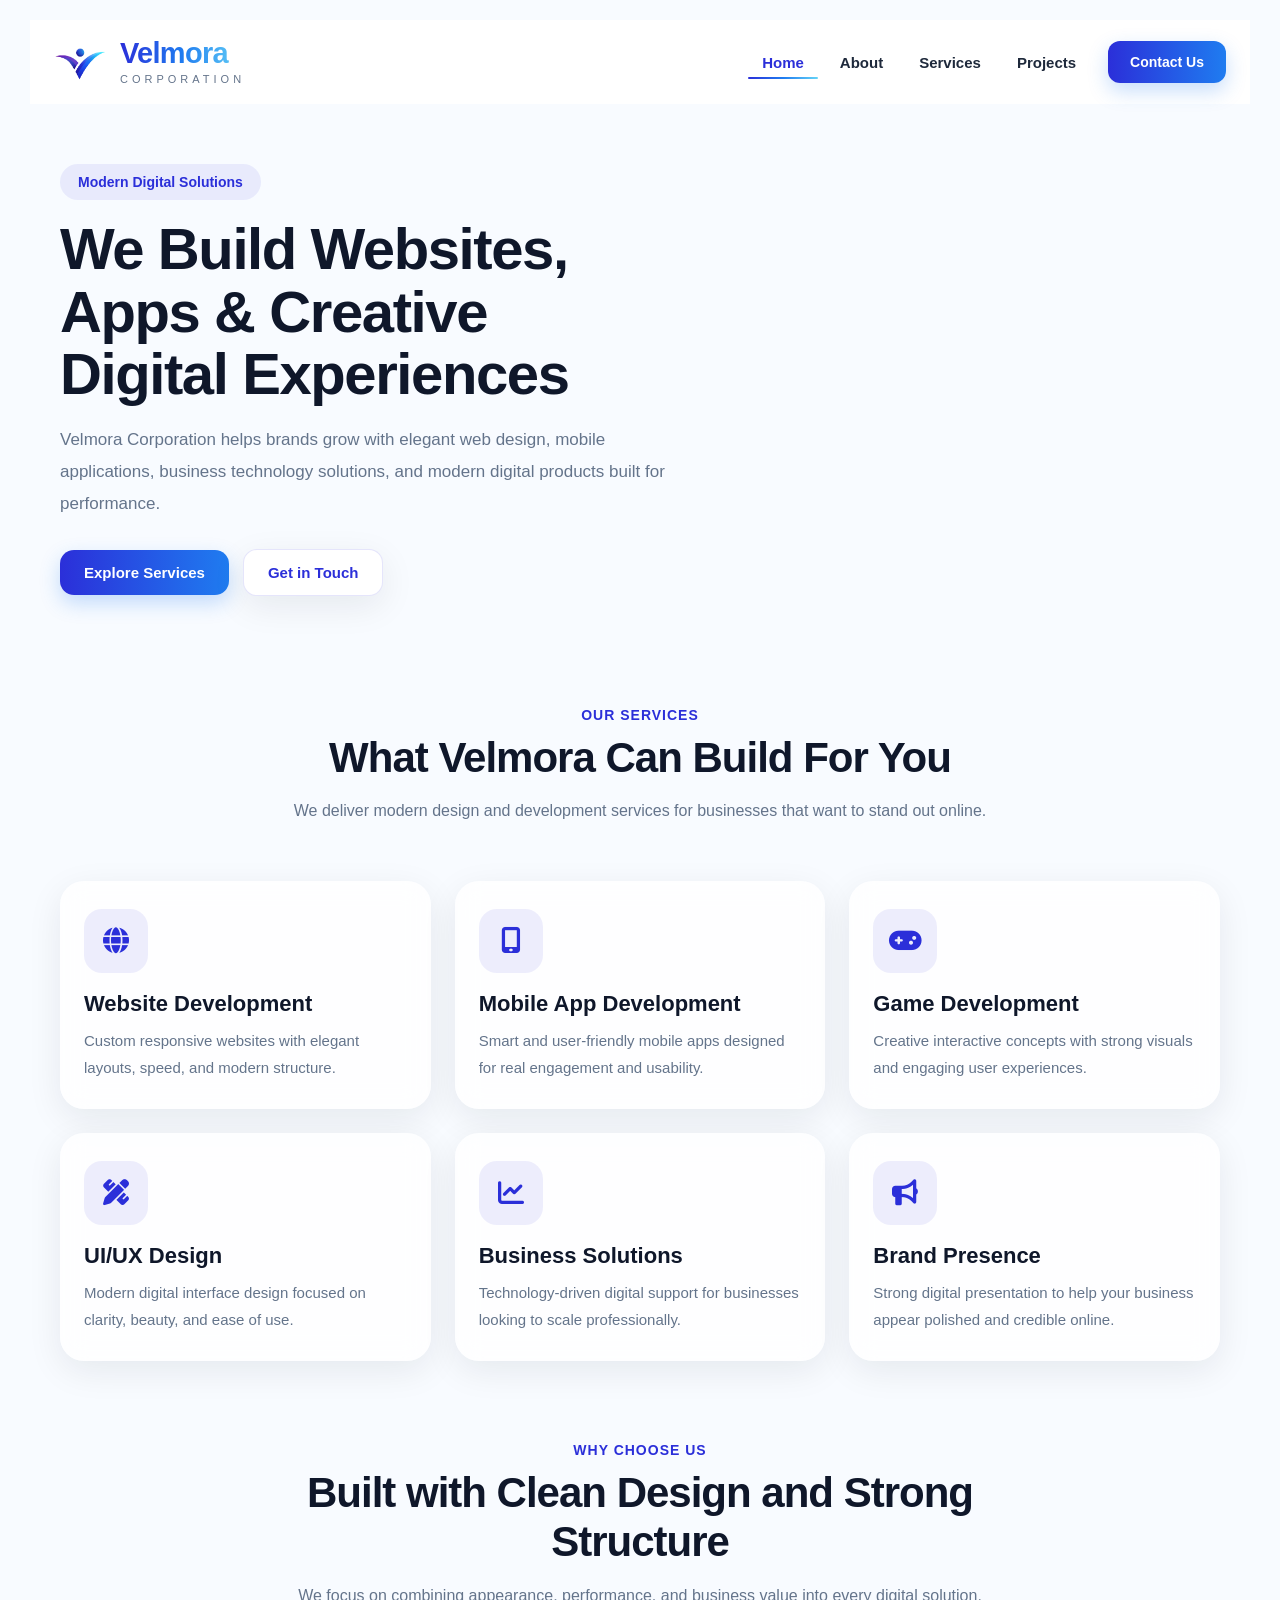
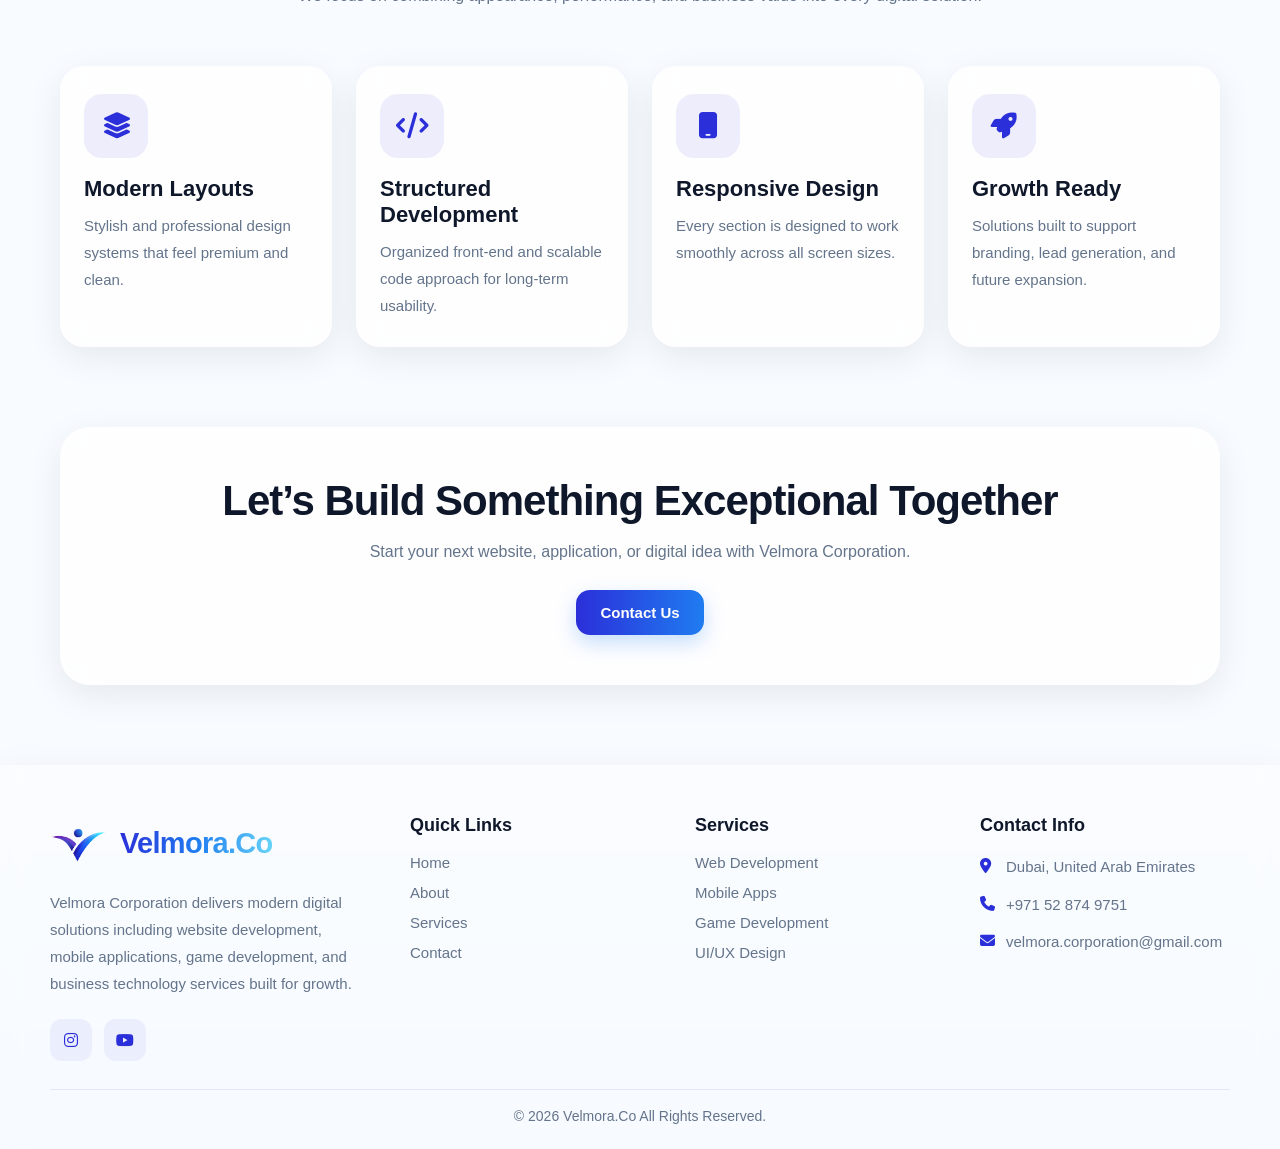
==== commit d5a890cd: "about us page" ====
--- a/index.html
+++ b/index.html
@@ -30,7 +30,7 @@
       <div class="nav-menu" id="navMenu">
         <ul class="nav-links">
           <li><a href="index.html" class="active">Home</a></li>
-          <li><a href="#about">About</a></li>
+          <li><a href="about-us.html">About</a></li>
           <li><a href="#services">Services</a></li>
           <li><a href="#projects">Projects</a></li>
         </ul>
@@ -55,49 +55,8 @@
           <a href="contact-us.html" class="secondary-btn">Get in Touch</a>
         </div>
 
-        <div class="hero-stats">
-          <div class="hero-stat-card">
-            <h3>1</h3>
-            <p>Projects Visioned</p>
-          </div>
-          <div class="hero-stat-card">
-            <h3>4</h3>
-            <p>Service Areas</p>
-          </div>
-          <div class="hero-stat-card">
-            <h3>100%</h3>
-            <p>Responsive Focus</p>
-          </div>
-        </div>
-      </div>
-
-      <div class="creative-right">
-          <div class="creative-visual-card">
-
-            <div class="creative-center-card">
-              <div class="center-icon">
-                <i class="fa-solid fa-bezier-curve"></i>
-              </div>
-              <h3>Creative Ideas</h3>
-              <p>Designing digital products that feel modern, elegant, and memorable.</p>
-            </div>
-
-            <div class="mini-card mini-card-one">
-              <i class="fa-solid fa-code"></i>
-              <span>Clean Build</span>
-            </div>
-
-            <div class="mini-card mini-card-two">
-              <i class="fa-solid fa-mobile-screen-button"></i>
-              <span>Responsive</span>
-            </div>
-
-            <div class="mini-card mini-card-three">
-              <i class="fa-solid fa-rocket"></i>
-              <span>Growth Ready</span>
-            </div>
-          </div>
-        </div>
+
+      </div>
     </div>
   </section>
 
@@ -232,7 +191,7 @@
           <h3>Quick Links</h3>
           <ul>
             <li><a href="index.html">Home</a></li>
-            <li><a href="#about">About</a></li>
+            <li><a href="about-us.html">About</a></li>
             <li><a href="#services">Services</a></li>
             <li><a href="contact-us.html">Contact</a></li>
           </ul>
--- a/Styles/style.css
+++ b/Styles/style.css
@@ -497,6 +497,7 @@
   padding:20px 30px;
 }
 
+
 .hero-container{
   margin:0 auto;
   display:grid;
@@ -582,107 +583,6 @@
   transform:translateY(-2px);
 }
 
-.hero-stats{
-  display:flex;
-  gap:16px;
-  flex-wrap:wrap;
-}
-
-.hero-stat-card{
-  background:rgba(255,255,255,0.76);
-  box-shadow:var(--shadow);
-  border-radius:18px;
-  padding:20px 22px;
-  min-width:160px;
-}
-
-.hero-stat-card h3{
-  font-size:30px;
-  font-weight:800;
-  color:var(--primary);
-  margin-bottom:6px;
-}
-
-.hero-stat-card p{
-  margin:0;
-  font-size:14px;
-  line-height:1.5;
-}
-
-.hero-visual{
-  position:relative;
-  min-height:520px;
-  display:flex;
-  align-items:center;
-  justify-content:center;
-}
-
-.hero-main-card{
-  width:100%;
-  max-width:430px;
-  background:rgba(255,255,255,0.78);
-  backdrop-filter:blur(12px);
-  -webkit-backdrop-filter:blur(12px);
-  box-shadow:var(--shadow);
-  border-radius:30px;
-  padding:42px 34px;
-  text-align:center;
-}
-
-.hero-main-icon{
-  width:90px;
-  height:90px;
-  margin:0 auto 20px;
-  border-radius:24px;
-  display:flex;
-  align-items:center;
-  justify-content:center;
-  background:linear-gradient(135deg,var(--primary),var(--secondary),var(--accent));
-  color:#fff;
-  font-size:36px;
-  box-shadow:0 16px 34px rgba(43,47,217,0.22);
-}
-
-.hero-main-card h3{
-  font-size:28px;
-  color:var(--dark);
-  margin-bottom:12px;
-}
-
-.hero-main-card p{
-  font-size:15px;
-  line-height:1.8;
-  color:var(--muted);
-}
-
-.hero-float-card{
-  position:absolute;
-  background:#ffffff;
-  box-shadow:var(--shadow);
-  border-radius:16px;
-  padding:14px 18px;
-  display:flex;
-  align-items:center;
-  gap:10px;
-  font-size:15px;
-  font-weight:700;
-  color:var(--dark);
-}
-
-.hero-float-card i{
-  color:var(--secondary);
-}
-
-.float-card-1{
-  top:60px;
-  left:0;
-}
-
-.float-card-2{
-  bottom:70px;
-  right:10px;
-}
-
 .about-section,
 .services-section,
 .why-section,
@@ -964,20 +864,6 @@
     gap:16px;
   }
 
-  .hero-float-card{
-    position:static;
-    width:100%;
-    justify-content:center;
-  }
-
-  .hero-stat-card{
-    width:100%;
-  }
-
-  .hero-stats{
-    flex-direction:column;
-  }
-
   .about-feature{
     padding:18px;
   }
@@ -1020,271 +906,388 @@
   }
 }
 
-.creative-right{
-  position:relative;
-}
-
-.creative-visual-card{
-  position:relative;
-  min-height:560px;
-  backdrop-filter:blur(16px);
-  -webkit-backdrop-filter:blur(16px);
-  overflow:hidden;
-  display:flex;
-  align-items:center;
-  justify-content:center;
-  z-index: 100;
-}
-
-.creative-center-card{
-  position:relative;
-  z-index:2;
-  width:280px;
-  text-align:center;
-  padding:34px 24px;
-  border-radius:28px;
-  box-shadow:0 18px 45px rgba(15,23,42,0.10);
-  animation:floatCard 4s ease-in-out infinite;
-}
-
-.center-icon{
-  width:78px;
-  height:78px;
-  margin:0 auto 18px;
-  border-radius:22px;
-  display:flex;
-  align-items:center;
-  justify-content:center;
-  background:linear-gradient(135deg,var(--primary),var(--secondary),var(--accent));
-  color:#fff;
-  font-size:30px;
-  box-shadow:0 16px 34px rgba(43,47,217,0.22);
-}
-
-.creative-center-card h3{
-  font-size:28px;
-  color:var(--dark);
-  margin-bottom:10px;
-}
-
-.creative-center-card p{
-  font-size:15px;
-  line-height:1.8;
-  color:var(--muted);
-}
-
-.mini-card{
-  position:absolute;
-  z-index:3;
-  background:#ffffff;
-  box-shadow:var(--shadow);
-  border-radius:16px;
-  padding:12px 16px;
-  display:flex;
-  align-items:center;
-  gap:10px;
-  font-size:14px;
-  font-weight:700;
-  color:var(--dark);
-  animation:floatMini 3.5s ease-in-out infinite;
-}
-
-.mini-card i{
-  color:var(--secondary);
-}
-
-.mini-card-one{
-  top:90px;
-  left:40px;
-}
-
-.mini-card-two{
-  top:150px;
-  right:45px;
-  animation-delay:1s;
-}
-
-.mini-card-three{
-  bottom:90px;
-  left:70px;
-  animation-delay:2s;
-}
-
-.creative-services-grid{
-  display:grid;
-  grid-template-columns:1fr;
-  gap:22px;
-  max-width:950px;
-  margin:0 auto;
-}
-
-.service-wide-card{
-  display:flex;
-  align-items:center;
-  gap:20px;
-  padding:24px 24px;
-  border-radius:24px;
-  background:rgba(255,255,255,0.78);
+.about-hero-section,
+.about-page-section,
+.team-section,
+.values-section,
+.about-cta-section{
+  width:100%;
+  padding:20px 30px;
+}
+
+.about-page-card,
+.team-card,
+.value-card,
+.about-cta-box{
+  background:rgba(255,255,255,0.80);
   backdrop-filter:blur(12px);
   -webkit-backdrop-filter:blur(12px);
   box-shadow:var(--shadow);
+}
+
+.about-hero-box{
+  border-radius:32px;
+  padding:60px 40px;
+  text-align:center;
+}
+
+.about-hero-badge{
+  display:inline-block;
+  padding:10px 18px;
+  border-radius:999px;
+  color:var(--primary);
+  font-size:14px;
+  font-weight:700;
+  margin-bottom:18px;
+}
+
+.about-hero-box h1{
+  font-size:54px;
+  line-height:1.1;
+  color:var(--dark);
+  margin-bottom:18px;
+  letter-spacing:-1.3px;
+}
+
+.about-hero-box p{
+  max-width:820px;
+  margin:0 auto;
+  font-size:17px;
+  line-height:1.9;
+  color:var(--muted);
+}
+
+.about-hero-stats{
+  margin-top:34px;
+  display:flex;
+  justify-content:center;
+  gap:20px;
+  flex-wrap:wrap;
+}
+
+.about-hero-stat{
+  min-width:180px;
+  padding:22px 18px;
+  border-radius:20px;
+  background:#ffffff;
+  box-shadow:var(--shadow);
+}
+
+.about-hero-stat h3{
+  font-size:30px;
+  color:var(--primary);
+  margin-bottom:6px;
+}
+
+.about-hero-stat p{
+  font-size:14px;
+  line-height:1.5;
+  margin:0;
+}
+
+.about-page-grid{
+  display:grid;
+  grid-template-columns:repeat(3,1fr);
+  gap:24px;
+}
+
+.about-page-card{
+  border-radius:24px;
+  padding:30px 24px;
+  text-align:center;
   transition:all 0.3s ease;
 }
 
-.service-wide-card:hover{
-  transform:translateY(-6px) scale(1.01);
-}
-
-.service-wide-icon{
-  width:68px;
-  height:68px;
-  border-radius:18px;
+.about-page-card:hover,
+.team-card:hover,
+.value-card:hover{
+  transform:translateY(-6px);
+}
+
+.about-page-icon,
+.team-avatar{
+  width:74px;
+  height:74px;
+  margin:0 auto 18px;
+  border-radius:20px;
   display:flex;
   align-items:center;
   justify-content:center;
   background:rgba(43,47,217,0.08);
   color:var(--primary);
-  font-size:28px;
-  flex-shrink:0;
-}
-
-.service-wide-card h3{
+  font-size:30px;
+}
+
+.about-page-card h3,
+.team-card h3,
+.value-card h3{
   font-size:24px;
   color:var(--dark);
-  margin-bottom:6px;
-}
-
-.service-wide-card p{
+  margin-bottom:10px;
+}
+
+.about-page-card p,
+.team-card p,
+.value-card p{
   font-size:15px;
   line-height:1.8;
   color:var(--muted);
 }
 
-.creative-cta-box{
-  position:relative;
-  overflow:hidden;
-}
-
-.cta-shape{
-  position:absolute;
-  border-radius:50%;
-  background:rgba(102,212,247,0.18);
-  filter:blur(8px);
-  animation:floatGlow 6s ease-in-out infinite;
-}
-
-.cta-shape-1{
-  width:140px;
-  height:140px;
-  top:-20px;
-  left:40px;
-}
-
-.cta-shape-2{
-  width:180px;
-  height:180px;
-  bottom:-50px;
-  right:50px;
-  animation-delay:1s;
-}
-
-@keyframes floatCard{
+.team-grid{
+  display:grid;
+  grid-template-columns:repeat(3,1fr);
+  gap:24px;
+}
+
+.team-card{
+  border-radius:24px;
+  padding:30px 24px;
+  text-align:center;
+  transition:all 0.3s ease;
+}
+
+.team-card span{
+  display:inline-block;
+  margin-bottom:12px;
+  color:var(--primary);
+  font-size:14px;
+  font-weight:700;
+}
+
+.values-grid{
+  display:grid;
+  grid-template-columns:repeat(4,1fr);
+  gap:24px;
+}
+
+.value-card{
+  border-radius:24px;
+  padding:28px 22px;
+  text-align:center;
+  transition:all 0.3s ease;
+}
+
+.value-card i{
+  width:64px;
+  height:64px;
+  margin:0 auto 18px;
+  border-radius:18px;
+  display:flex;
+  align-items:center;
+  justify-content:center;
+  background:rgba(43,47,217,0.08);
+  color:var(--primary);
+  font-size:26px;
+}
+
+.about-cta-box{
+  border-radius:30px;
+  padding:55px 30px;
+  text-align:center;
+}
+
+.about-cta-box h2{
+  font-size:42px;
+  color:var(--dark);
+  margin-bottom:12px;
+  letter-spacing:-1px;
+}
+
+.about-cta-box p{
+  max-width:760px;
+  margin:0 auto 24px;
+  font-size:16px;
+  line-height:1.85;
+  color:var(--muted);
+}
+
+@media (max-width:1100px){
+  .about-page-grid{
+    grid-template-columns:repeat(2,1fr);
+  }
+
+  .team-grid{
+    grid-template-columns:repeat(2,1fr);
+  }
+
+  .values-grid{
+    grid-template-columns:repeat(2,1fr);
+  }
+
+  .about-hero-box h1{
+    font-size:44px;
+  }
+}
+
+@media (max-width:768px){
+  .about-hero-section,
+  .about-page-section,
+  .team-section,
+  .values-section,
+  .about-cta-section{
+    padding:20px 18px;
+  }
+
+  .about-hero-box{
+    padding:40px 22px;
+  }
+
+  .about-hero-box h1{
+    font-size:34px;
+  }
+
+  .about-page-grid,
+  .team-grid,
+  .values-grid{
+    grid-template-columns:1fr;
+  }
+
+  .about-cta-box h2{
+    font-size:30px;
+  }
+}
+
+@media (max-width:480px){
+  .about-hero-box h1{
+    font-size:28px;
+    line-height:1.2;
+  }
+
+  .about-hero-box p,
+  .about-cta-box p{
+    font-size:15px;
+  }
+
+  .about-page-card,
+  .team-card,
+  .value-card{
+    padding:24px 18px;
+  }
+}
+
+/* =========================
+   ABOUT PAGE ANIMATIONS
+========================= */
+
+.reveal{
+  opacity:0;
+  transition:all 0.9s ease;
+  will-change:transform, opacity;
+}
+
+.reveal.active{
+  opacity:1;
+  transform:translateY(0) translateX(0) scale(1);
+}
+
+.fade-up{
+  transform:translateY(60px);
+}
+
+.fade-down{
+  transform:translateY(-60px);
+}
+
+.fade-left{
+  transform:translateX(-60px);
+}
+
+.fade-right{
+  transform:translateX(60px);
+}
+
+.zoom-in{
+  transform:scale(0.85);
+}
+
+.delay-1{
+  transition-delay:0.15s;
+}
+
+.delay-2{
+  transition-delay:0.3s;
+}
+
+.delay-3{
+  transition-delay:0.45s;
+}
+
+.delay-4{
+  transition-delay:0.6s;
+}
+
+.floating-icon{
+  animation:floatingIcon 3.5s ease-in-out infinite;
+}
+
+.about-hero-stat{
+  transition:transform 0.35s ease, box-shadow 0.35s ease;
+}
+
+.about-hero-stat:hover{
+  transform:translateY(-8px) scale(1.03);
+}
+
+.about-page-card,
+.team-card,
+.value-card{
+  transition:transform 0.35s ease, box-shadow 0.35s ease;
+}
+
+.about-page-card:hover,
+.team-card:hover,
+.value-card:hover{
+  transform:translateY(-10px);
+  box-shadow:0 18px 45px rgba(15,23,42,0.14);
+}
+
+.team-card:hover .team-avatar,
+.about-page-card:hover .about-page-icon,
+.value-card:hover i{
+  transform:scale(1.08) rotate(4deg);
+  transition:all 0.35s ease;
+}
+
+.about-hero-badge{
+  animation:pulseBadge 2.8s ease-in-out infinite;
+}
+
+@keyframes floatingIcon{
   0%,100%{
     transform:translateY(0px);
   }
   50%{
-    transform:translateY(-12px);
-  }
-}
-
-@keyframes floatMini{
+    transform:translateY(-8px);
+  }
+}
+
+@keyframes heroGlow{
   0%,100%{
-    transform:translateY(0px);
+    box-shadow:0 10px 35px rgba(15,23,42,0.18);
   }
   50%{
-    transform:translateY(-10px);
-  }
-}
-
-@keyframes floatGlow{
+    box-shadow:0 18px 50px rgba(102,212,247,0.18);
+  }
+}
+
+@keyframes pulseBadge{
   0%,100%{
-    transform:translateY(0px) scale(1);
+    transform:scale(1);
   }
   50%{
-    transform:translateY(-18px) scale(1.04);
-  }
-}
-
-@keyframes spinSlow{
-  from{
-    transform:rotate(0deg);
-  }
-  to{
-    transform:rotate(360deg);
-  }
-}
-
-@media (max-width: 1100px){
-  .creative-wrapper{
-    grid-template-columns:1fr;
-  }
-
-  .creative-left h2{
-    font-size:40px;
-  }
-}
-
-@media (max-width: 768px){
-  .creative-section{
-    padding:75px 0;
-  }
-  
-  .creative-visual-card{
-    min-height:460px;
-  }
-
-  .orbit-two{
-    width:360px;
-    height:360px;
-  }
-
-  .orbit-one{
-    width:260px;
-    height:260px;
-  }
-
-  .mini-card{
-    position:static;
-    margin-top:12px;
-    justify-content:center;
-  }
-
-  .creative-visual-card{
-    display:flex;
-    flex-direction:column;
-    gap:14px;
-    padding:25px 16px;
-  }
-
-  .service-wide-card{
-    flex-direction:column;
-    text-align:center;
-  }
-}
-
-@media (max-width: 480px){
-
-  .creative-center-card{
-    width:100%;
-    max-width:260px;
-    padding:28px 18px;
-  }
-
-  .creative-center-card h3{
-    font-size:24px;
-  }
-
-  .service-wide-card h3{
-    font-size:21px;
+    transform:scale(1.05);
+  }
+}
+
+@media (prefers-reduced-motion: reduce){
+  .reveal,
+  .floating-icon,
+  .about-hero-box,
+  .about-hero-badge{
+    animation:none !important;
+    transition:none !important;
+    opacity:1 !important;
+    transform:none !important;
   }
 }
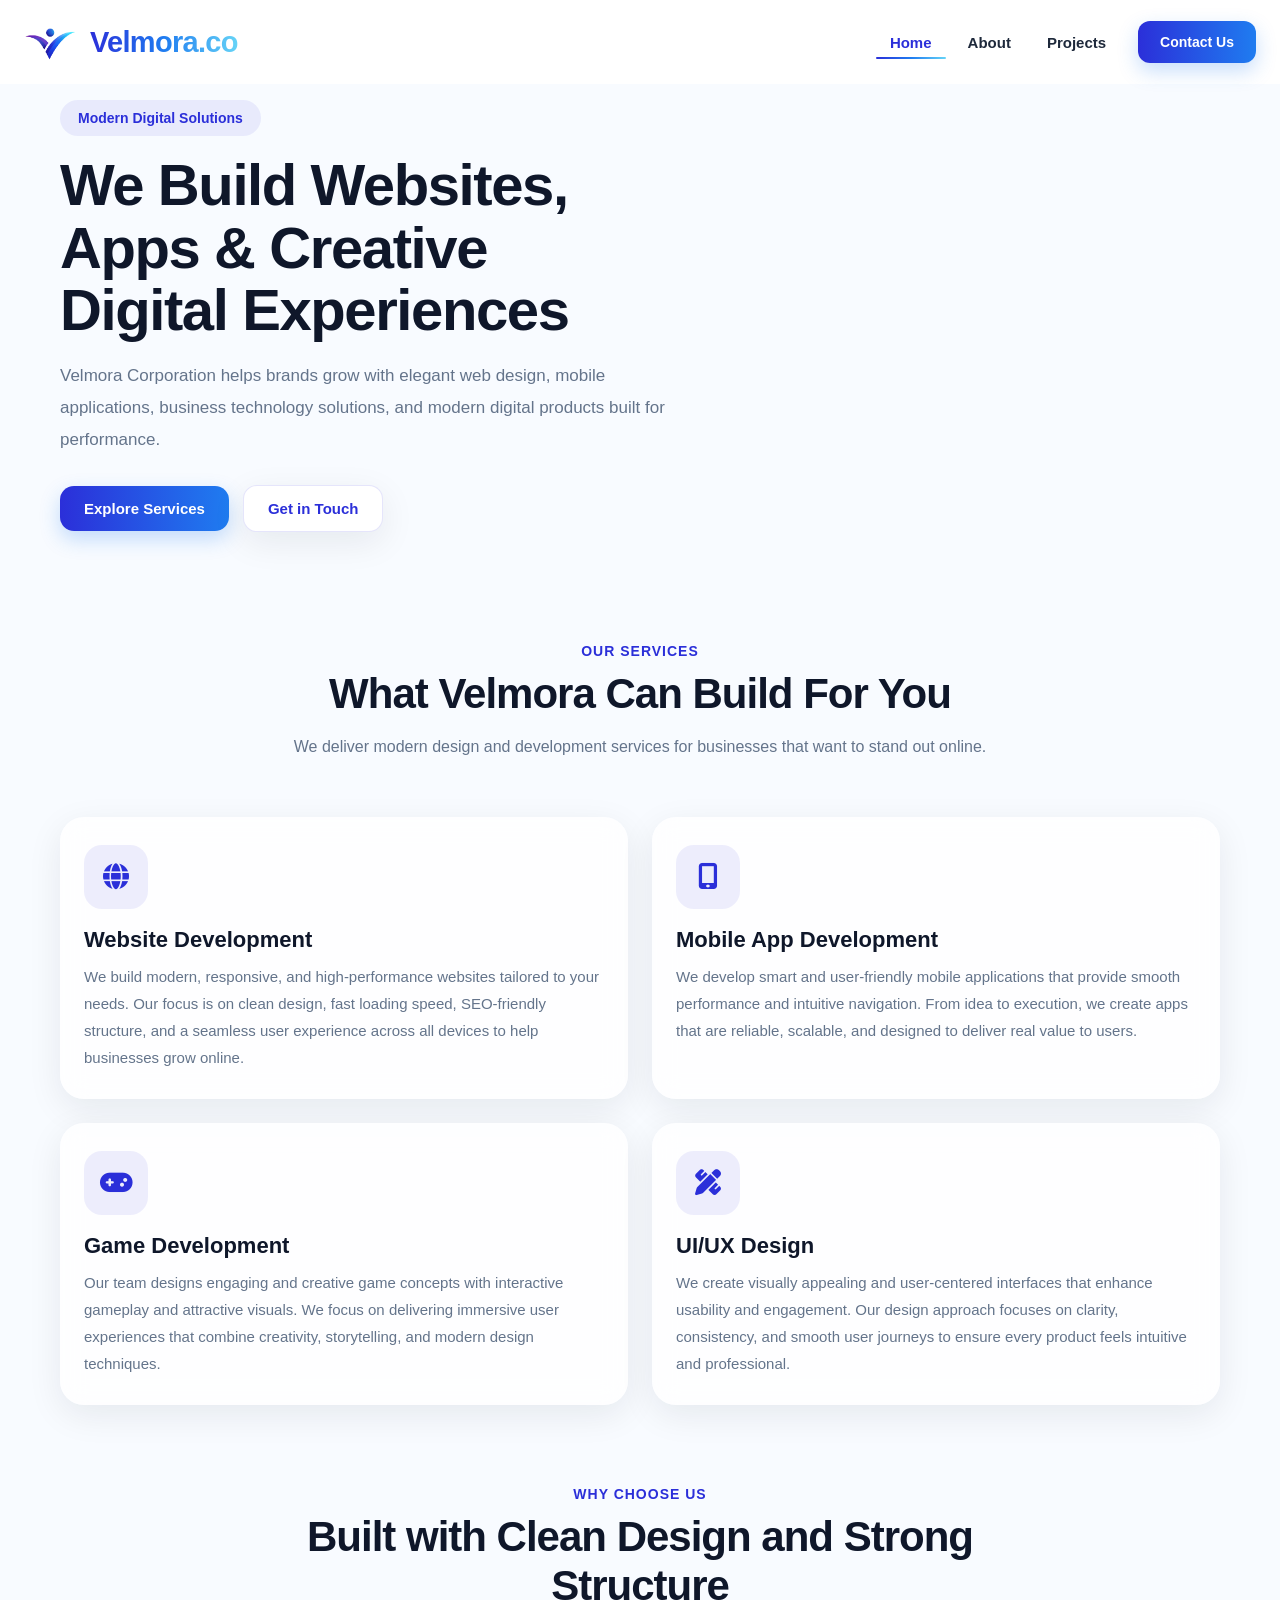
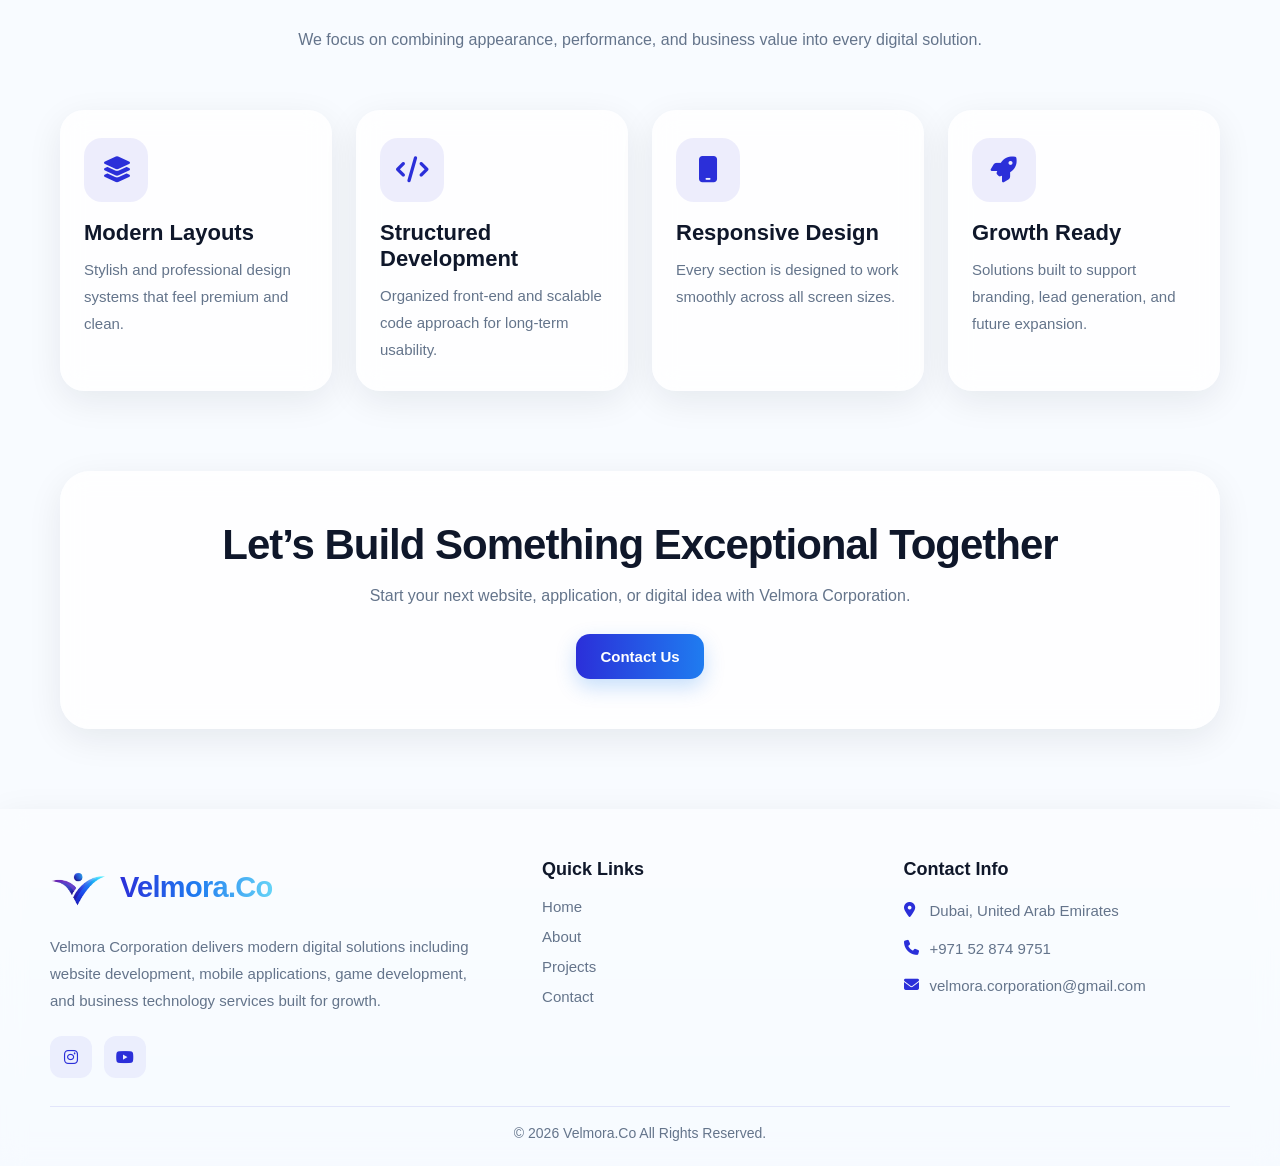
==== commit 34f39ad5: "website desktop view" ====
--- a/index.html
+++ b/index.html
@@ -16,8 +16,7 @@
       <a href="index.html" class="logo">
         <img src="../images/Velmora Logo.png" alt="Velmora Logo">
         <div class="logo-text">
-          <h2>Velmora</h2>
-          <span>Corporation</span>
+          <h2>Velmora.co</h2>
         </div>
       </a>
 
@@ -31,8 +30,7 @@
         <ul class="nav-links">
           <li><a href="index.html" class="active">Home</a></li>
           <li><a href="about-us.html">About</a></li>
-          <li><a href="#services">Services</a></li>
-          <li><a href="#projects">Projects</a></li>
+          <li><a href="projects.html">Projects</a></li>
         </ul>
         <a href="contact-us.html" class="nav-btn">Contact Us</a>
       </div>
@@ -71,43 +69,49 @@
         </p>
       </div>
 
-      <div class="services-grid">
-        <div class="service-card">
-          <div class="service-icon"><i class="fa-solid fa-globe"></i></div>
-          <h3>Website Development</h3>
-          <p>Custom responsive websites with elegant layouts, speed, and modern structure.</p>
-        </div>
-
-        <div class="service-card">
-          <div class="service-icon"><i class="fa-solid fa-mobile-screen-button"></i></div>
-          <h3>Mobile App Development</h3>
-          <p>Smart and user-friendly mobile apps designed for real engagement and usability.</p>
-        </div>
-
-        <div class="service-card">
-          <div class="service-icon"><i class="fa-solid fa-gamepad"></i></div>
-          <h3>Game Development</h3>
-          <p>Creative interactive concepts with strong visuals and engaging user experiences.</p>
-        </div>
-
-        <div class="service-card">
-          <div class="service-icon"><i class="fa-solid fa-pen-ruler"></i></div>
-          <h3>UI/UX Design</h3>
-          <p>Modern digital interface design focused on clarity, beauty, and ease of use.</p>
-        </div>
-
-        <div class="service-card">
-          <div class="service-icon"><i class="fa-solid fa-chart-line"></i></div>
-          <h3>Business Solutions</h3>
-          <p>Technology-driven digital support for businesses looking to scale professionally.</p>
-        </div>
-
-        <div class="service-card">
-          <div class="service-icon"><i class="fa-solid fa-bullhorn"></i></div>
-          <h3>Brand Presence</h3>
-          <p>Strong digital presentation to help your business appear polished and credible online.</p>
-        </div>
-      </div>
+<div class="services-grid">
+
+  <div class="service-card">
+    <div class="service-icon"><i class="fa-solid fa-globe"></i></div>
+    <h3>Website Development</h3>
+    <p>
+      We build modern, responsive, and high-performance websites tailored to your needs. 
+      Our focus is on clean design, fast loading speed, SEO-friendly structure, and a seamless 
+      user experience across all devices to help businesses grow online.
+    </p>
+  </div>
+
+  <div class="service-card">
+    <div class="service-icon"><i class="fa-solid fa-mobile-screen-button"></i></div>
+    <h3>Mobile App Development</h3>
+    <p>
+      We develop smart and user-friendly mobile applications that provide smooth performance 
+      and intuitive navigation. From idea to execution, we create apps that are reliable, 
+      scalable, and designed to deliver real value to users.
+    </p>
+  </div>
+
+  <div class="service-card">
+    <div class="service-icon"><i class="fa-solid fa-gamepad"></i></div>
+    <h3>Game Development</h3>
+    <p>
+      Our team designs engaging and creative game concepts with interactive gameplay and 
+      attractive visuals. We focus on delivering immersive user experiences that combine 
+      creativity, storytelling, and modern design techniques.
+    </p>
+  </div>
+
+  <div class="service-card">
+    <div class="service-icon"><i class="fa-solid fa-pen-ruler"></i></div>
+    <h3>UI/UX Design</h3>
+    <p>
+      We create visually appealing and user-centered interfaces that enhance usability and 
+      engagement. Our design approach focuses on clarity, consistency, and smooth user journeys 
+      to ensure every product feels intuitive and professional.
+    </p>
+  </div>
+
+</div>
     </div>
   </section>
 
@@ -192,18 +196,8 @@
           <ul>
             <li><a href="index.html">Home</a></li>
             <li><a href="about-us.html">About</a></li>
-            <li><a href="#services">Services</a></li>
+            <li><a href="projects.html">Projects</a></li>
             <li><a href="contact-us.html">Contact</a></li>
-          </ul>
-        </div>
-
-        <div class="footer-column">
-          <h3>Services</h3>
-          <ul>
-            <li><a href="#">Web Development</a></li>
-            <li><a href="#">Mobile Apps</a></li>
-            <li><a href="#">Game Development</a></li>
-            <li><a href="#">UI/UX Design</a></li>
           </ul>
         </div>
 
@@ -224,6 +218,70 @@
     </div>
   </footer> 
 
+  <button id="backToTop" class="back-to-top" aria-label="Back to top">
+    <i class="fa-solid fa-arrow-up"></i>
+  </button>
+
   <script src="../Scripts/script.js"></script>
+
+  <script>
+  const revealElements = document.querySelectorAll('.reveal');
+  const navbarSection = document.querySelector('.navbar-section');
+  const backToTopBtn = document.getElementById('backToTop');
+
+  let lastScrollTop = 0;
+
+  const revealOnScroll = () => {
+    revealElements.forEach((el) => {
+      const windowHeight = window.innerHeight;
+      const elementTop = el.getBoundingClientRect().top;
+      const revealPoint = 100;
+
+      if (elementTop < windowHeight - revealPoint) {
+        el.classList.add('active');
+      }
+    });
+  };
+
+  const handleScrollEffects = () => {
+    const currentScroll = window.pageYOffset || document.documentElement.scrollTop;
+
+    if (currentScroll <= 10) {
+      navbarSection.classList.remove('scrolled', 'hide-nav');
+      navbarSection.classList.add('show-nav');
+      backToTopBtn.classList.remove('show');
+    } else {
+      navbarSection.classList.add('scrolled');
+      backToTopBtn.classList.add('show');
+
+      if (currentScroll > lastScrollTop) {
+        navbarSection.classList.add('hide-nav');
+        navbarSection.classList.remove('show-nav');
+      } else {
+        navbarSection.classList.add('show-nav');
+        navbarSection.classList.remove('hide-nav');
+      }
+    }
+
+    lastScrollTop = currentScroll <= 0 ? 0 : currentScroll;
+  };
+
+  backToTopBtn.addEventListener('click', () => {
+    window.scrollTo({
+      top: 0,
+      behavior: 'smooth'
+    });
+  });
+
+  window.addEventListener('scroll', () => {
+    revealOnScroll();
+    handleScrollEffects();
+  });
+
+  window.addEventListener('load', () => {
+    revealOnScroll();
+    handleScrollEffects();
+  });
+</script>
 </body>
 </html>
--- a/Styles/style.css
+++ b/Styles/style.css
@@ -20,9 +20,29 @@
   background:#f8fbff;
 }
 
+/* =========================
+   HEADER SHOW / HIDE ON SCROLL
+========================= */
+
 .navbar-section{
   width:100%;
-  padding:20px 30px;
+  position:fixed;
+  top:0;
+  left:0;
+  z-index:1000;
+  transition:transform 0.35s ease, padding 0.35s ease, background 0.35s ease;
+}
+
+.navbar-section.scrolled .navbar{
+  box-shadow:0 14px 35px rgba(15,23,42,0.10);
+}
+
+.navbar-section.hide-nav{
+  transform:translateY(-120%);
+}
+
+.navbar-section.show-nav{
+  transform:translateY(0);
 }
 
 .navbar{
@@ -283,7 +303,7 @@
 
 .footer-grid{
   display:grid;
-  grid-template-columns:1.3fr 1fr 1fr 1fr;
+  grid-template-columns:1.4fr 1fr 1fr;
   gap:35px;
   padding-bottom:28px;
   border-bottom:1px solid rgba(43,47,217,0.10);
@@ -325,14 +345,6 @@
   color:transparent;
 }
 
-.footer-logo-text span{
-  margin-top:6px;
-  font-size:11px;
-  letter-spacing:4px;
-  text-transform:uppercase;
-  color:var(--muted);
-}
-
 .footer-description{
   font-size:15px;
   line-height:1.8;
@@ -411,7 +423,7 @@
 .footer-bottom{
   padding-top:18px;
   align-items:center;
-  justify-content: center;
+  justify-content:center;
   gap:12px;
   display:flex;
 }
@@ -421,7 +433,6 @@
   color:var(--muted);
 }
 
-
 @media (max-width: 1100px){
   .footer-grid{
     grid-template-columns:1fr 1fr;
@@ -449,7 +460,8 @@
 
   .footer-bottom{
     flex-direction:column;
-    align-items:flex-start;
+    align-items:center;
+    text-align:center;
   }
 }
 
@@ -467,16 +479,10 @@
     font-size:24px;
   }
 
-  .footer-logo-text span{
-    font-size:9px;
-    letter-spacing:3px;
-  }
-
   .footer-description,
   .footer-column ul li a,
   .footer-contact li,
-  .footer-bottom p,
-  .footer-bottom-links a{
+  .footer-bottom p{
     font-size:14px;
   }
 
@@ -495,6 +501,7 @@
 .hero-section{
   width:100%;
   padding:20px 30px;
+  padding-top: 80px;
 }
 
 
@@ -717,7 +724,7 @@
 }
 
 .services-grid{
-  grid-template-columns:repeat(3, 1fr);
+  grid-template-columns:repeat(2, 1fr);
 }
 
 .why-grid{
@@ -1290,4 +1297,412 @@
     opacity:1 !important;
     transform:none !important;
   }
+}
+/* =========================
+   BACK TO TOP BUTTON
+========================= */
+
+.back-to-top{
+  position:fixed;
+  right:22px;
+  bottom:22px;
+  width:52px;
+  height:52px;
+  border:none;
+  outline:none;
+  border-radius:16px;
+  cursor:pointer;
+  display:flex;
+  align-items:center;
+  justify-content:center;
+  font-size:18px;
+  color:var(--white);
+  background:linear-gradient(90deg,var(--primary),var(--secondary));
+  box-shadow:0 12px 28px rgba(31,124,240,0.28);
+  opacity:0;
+  visibility:hidden;
+  transform:translateY(20px) scale(0.9);
+  transition:all 0.35s ease;
+  z-index:1200;
+}
+
+.back-to-top.show{
+  opacity:1;
+  visibility:visible;
+  transform:translateY(0) scale(1);
+}
+
+.back-to-top:hover{
+  transform:translateY(-4px) scale(1.05);
+  box-shadow:0 18px 34px rgba(31,124,240,0.32);
+}
+
+.back-to-top i{
+  pointer-events:none;
+}
+
+@media (max-width:768px){
+  .navbar-section{
+    padding:14px 18px;
+  }
+
+  .navbar-section.show-on-scroll{
+    padding-top:10px;
+    padding-bottom:10px;
+  }
+
+  .back-to-top{
+    width:46px;
+    height:46px;
+    right:16px;
+    bottom:16px;
+    border-radius:14px;
+    font-size:16px;
+  }
+}
+
+/* =========================
+   PROJECTS PAGE
+========================= */
+
+.projects-hero-section,
+.project-detail-section,
+.project-features-section,
+.project-cta-section{
+  width:100%;
+  padding:20px 30px;
+  padding-top: 50px;
+}
+
+.project-image-card,
+.project-info-card,
+.feature-card,
+.project-cta-box{
+  backdrop-filter:blur(12px);
+  -webkit-backdrop-filter:blur(12px);
+  box-shadow:var(--shadow);
+}
+
+.projects-hero-box{
+  border-radius:32px;
+  text-align:center;
+  padding-top: 30px;
+}
+
+.projects-hero-badge{
+  display:inline-block;
+  padding:10px 18px;
+  border-radius:999px;
+  background:rgba(43,47,217,0.08);
+  color:var(--primary);
+  font-size:14px;
+  font-weight:700;
+  margin-bottom:18px;
+}
+
+.projects-hero-box h1{
+  font-size:54px;
+  line-height:1.1;
+  color:var(--dark);
+  margin-bottom:18px;
+  letter-spacing:-1.3px;
+}
+
+.projects-hero-box p{
+  max-width:850px;
+  margin:0 auto 28px;
+  font-size:17px;
+  line-height:1.9;
+  color:var(--muted);
+}
+
+.project-detail-grid{
+  display:grid;
+  grid-template-columns:0.95fr 1.05fr;
+  gap:28px;
+  align-items:stretch;
+}
+
+.project-image-card{
+  border-radius:28px;
+  overflow:hidden;
+  min-height:420px;
+}
+
+.project-image-card img{
+  width:100%;
+  height:100%;
+  object-fit:cover;
+  display:block;
+}
+
+.project-info-card{
+  border-radius:28px;
+  padding:36px 30px;
+}
+
+.project-info-card h3{
+  font-size:30px;
+  color:var(--dark);
+  margin-bottom:16px;
+}
+
+.project-info-card p{
+  font-size:15px;
+  line-height:1.9;
+  color:var(--muted);
+  margin-bottom:16px;
+}
+
+.project-tags{
+  display:flex;
+  gap:12px;
+  flex-wrap:wrap;
+  margin:20px 0 28px;
+}
+
+.project-tags span{
+  padding:10px 16px;
+  border-radius:999px;
+  background:rgba(43,47,217,0.08);
+  color:var(--primary);
+  font-size:13px;
+  font-weight:700;
+}
+
+.project-download-box{
+  background:#ffffff;
+  border-radius:24px;
+  padding:24px 22px;
+  box-shadow:var(--shadow);
+}
+
+.project-download-box h4{
+  font-size:22px;
+  color:var(--dark);
+  margin-bottom:10px;
+}
+
+.project-download-box p{
+  margin-bottom:18px;
+}
+
+.project-download-box .primary-btn{
+  gap:10px;
+}
+
+.project-features-grid{
+  display:grid;
+  grid-template-columns:repeat(4,1fr);
+  gap:24px;
+}
+
+.feature-card{
+  border-radius:24px;
+  padding:28px 22px;
+  text-align:center;
+  transition:all 0.35s ease;
+}
+
+.feature-card:hover{
+  transform:translateY(-10px);
+  box-shadow:0 18px 45px rgba(15,23,42,0.14);
+}
+
+.feature-icon{
+  width:68px;
+  height:68px;
+  margin:0 auto 18px;
+  border-radius:20px;
+  display:flex;
+  align-items:center;
+  justify-content:center;
+  background:rgba(43,47,217,0.08);
+  color:var(--primary);
+  font-size:28px;
+}
+
+.feature-card h3{
+  font-size:22px;
+  color:var(--dark);
+  margin-bottom:10px;
+}
+
+.feature-card p{
+  font-size:15px;
+  line-height:1.8;
+  color:var(--muted);
+}
+
+
+@media (max-width:1100px){
+  .project-detail-grid{
+    grid-template-columns:1fr;
+  }
+
+  .project-features-grid{
+    grid-template-columns:repeat(2,1fr);
+  }
+
+  .projects-hero-box h1{
+    font-size:44px;
+  }
+}
+
+@media (max-width:768px){
+  .projects-hero-section,
+  .project-detail-section,
+  .project-features-section,
+  .project-cta-section{
+    padding:20px 18px;
+  }
+
+  .projects-hero-box{
+    padding:40px 22px;
+  }
+
+  .projects-hero-box h1{
+    font-size:34px;
+  }
+
+  .project-features-grid{
+    grid-template-columns:1fr;
+  }
+
+  .projects-hero-buttons{
+    flex-direction:column;
+    align-items:stretch;
+  }
+
+  .projects-hero-buttons a{
+    width:100%;
+  }
+
+  .project-cta-box h2{
+    font-size:30px;
+  }
+}
+
+@media (max-width:480px){
+  .projects-hero-box h1{
+    font-size:28px;
+    line-height:1.2;
+  }
+
+  .projects-hero-box p,
+  .project-cta-box p,
+  .project-info-card p,
+  .feature-card p{
+    font-size:15px;
+  }
+
+  .project-info-card{
+    padding:26px 18px;
+  }
+
+  .feature-card{
+    padding:24px 18px;
+  }
+}
+
+/* =========================
+   FREE VS PREMIUM PRICING
+========================= */
+
+.pricing-section{
+  width:100%;
+  padding:20px 30px;
+}
+
+.pricing-table-wrapper{
+  overflow-x:auto;
+  margin-bottom:32px;
+}
+
+.pricing-table{
+  min-width:900px;
+  display:grid;
+  grid-template-columns:1.4fr 1fr 1.1fr 1.1fr;
+  background:rgba(255,255,255,0.82);
+  backdrop-filter:blur(12px);
+  -webkit-backdrop-filter:blur(12px);
+  box-shadow:var(--shadow);
+  border-radius:28px;
+  overflow:hidden;
+}
+
+.pricing-table-head,
+.pricing-table-cell{
+  padding:20px 18px;
+  border-bottom:1px solid rgba(43,47,217,0.08);
+  border-right:1px solid rgba(43,47,217,0.08);
+  font-size:15px;
+  color:var(--text);
+  text-align:center;
+  background:#ffffff;
+}
+
+.pricing-table-head{
+  font-size:17px;
+  font-weight:800;
+  color:var(--dark);
+  background:rgba(43,47,217,0.05);
+}
+
+.pricing-table-feature{
+  text-align:left;
+  font-weight:700;
+}
+
+.pricing-table-bundle-head{
+  background:linear-gradient(90deg,var(--primary),var(--secondary));
+  color:#ffffff;
+}
+
+.pricing-table-bundle{
+  background:rgba(43,47,217,0.04);
+  font-weight:700;
+}
+
+.pricing-table i.fa-check{
+  color:var(--primary);
+  font-size:16px;
+}
+
+.pricing-x{
+  color:#c94b4b;
+  font-size:16px;
+}
+
+
+@media (max-width:1200px){
+  .pricing-cards-grid{
+    grid-template-columns:1fr;
+  }
+
+  .pricing-summary-featured{
+    transform:none;
+  }
+
+  .pricing-summary-featured:hover{
+    transform:translateY(-10px);
+  }
+}
+
+@media (max-width:768px){
+  .pricing-section{
+    padding:20px 18px;
+  }
+
+  .pricing-summary-card{
+    padding:26px 18px;
+  }
+
+  .pricing-summary-card h3{
+    font-size:22px;
+  }
+
+  .pricing-summary-price{
+    font-size:32px;
+  }
 }
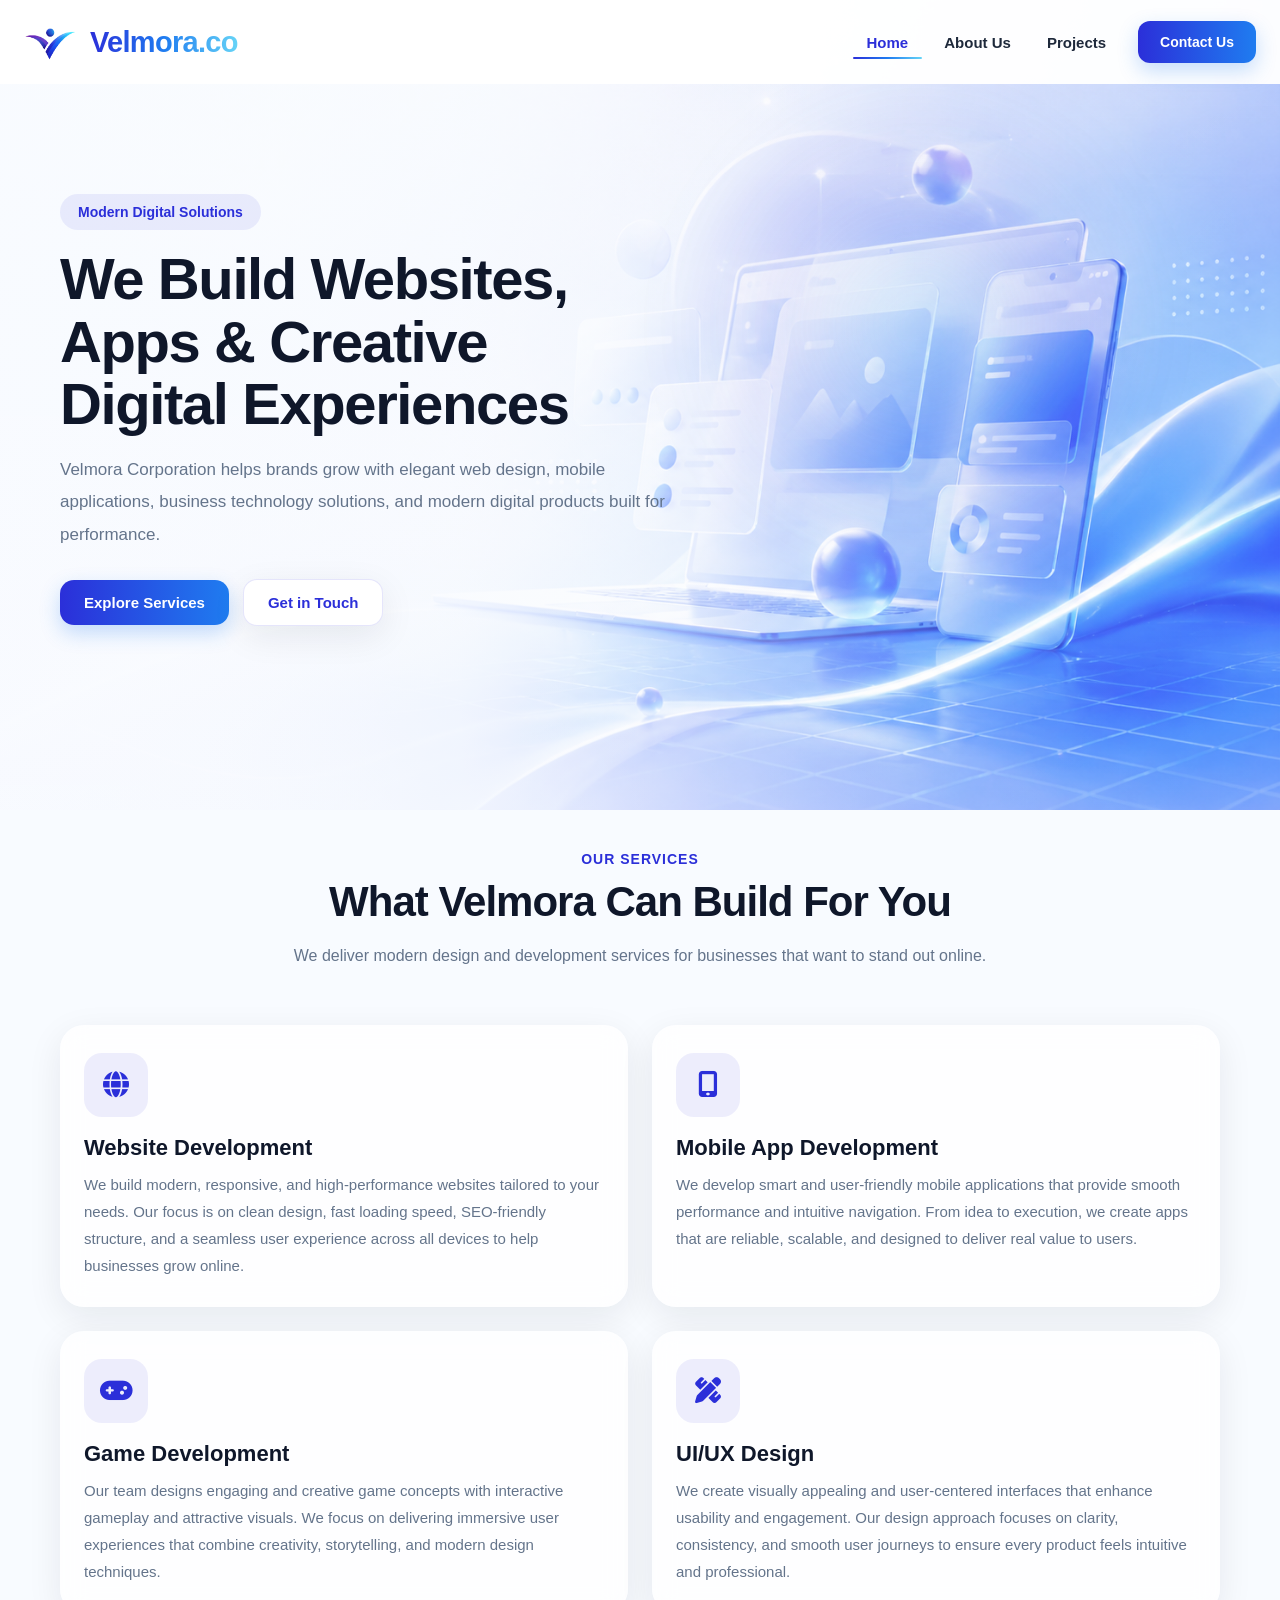
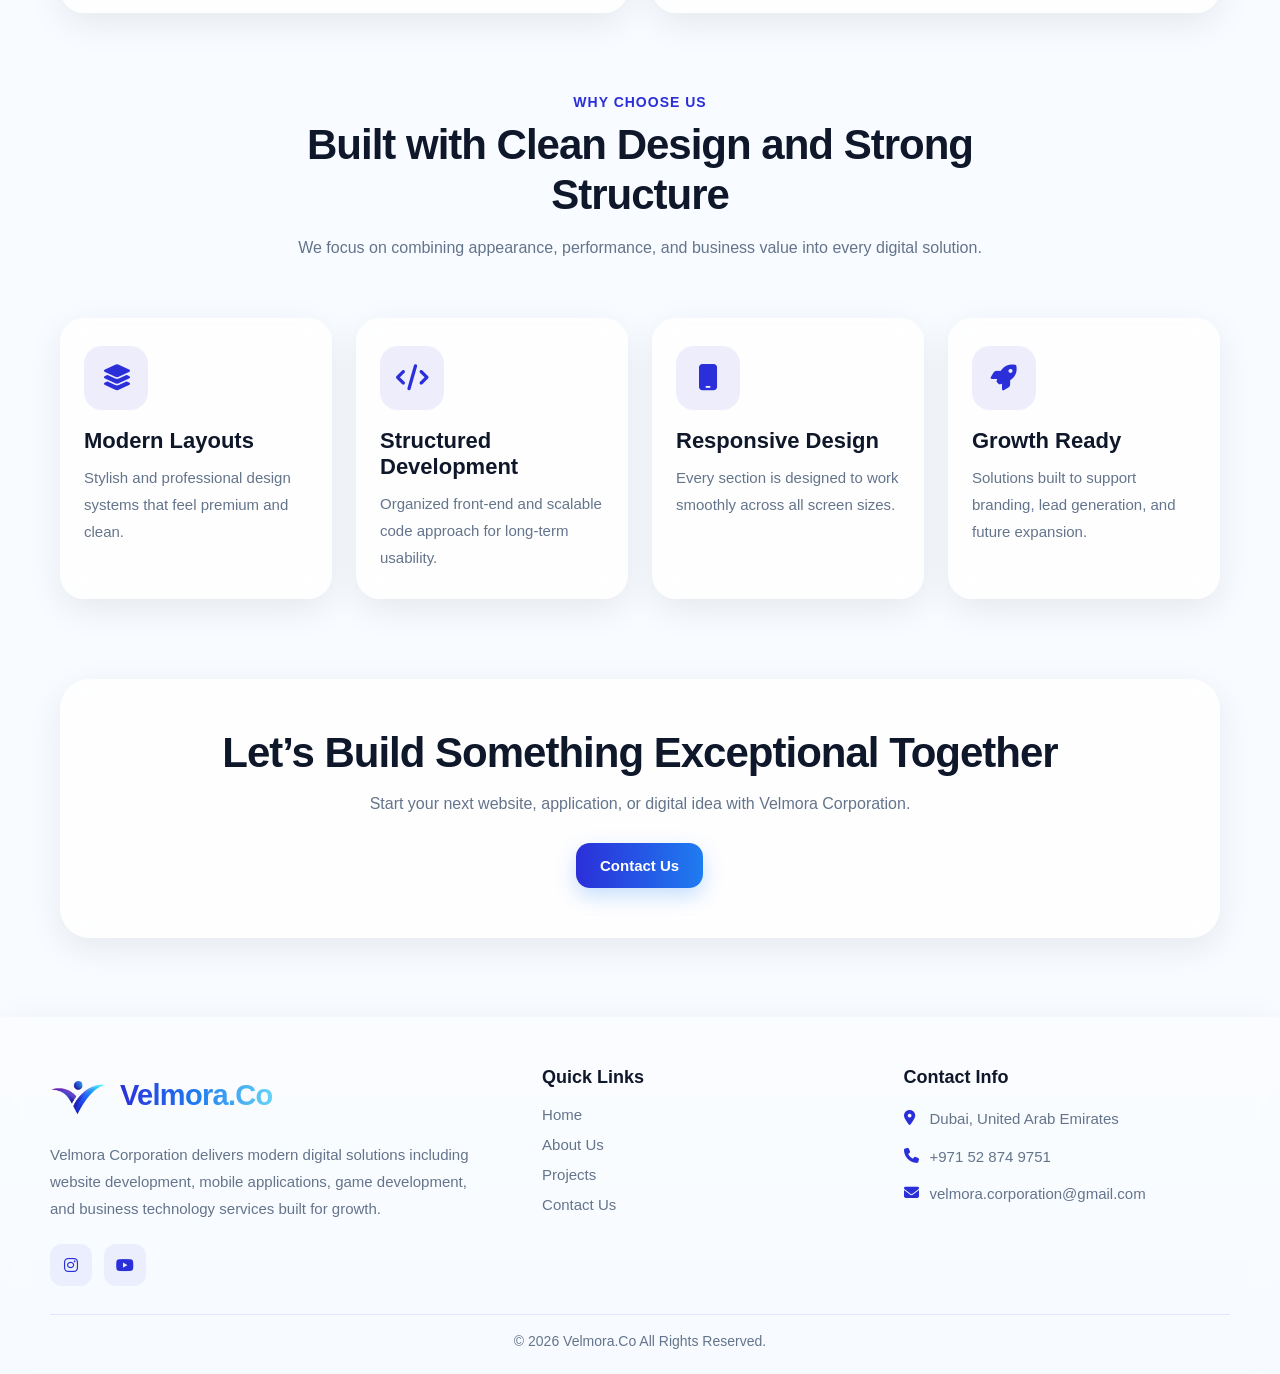
==== commit 7153e7b7: "Final website" ====
--- a/index.html
+++ b/index.html
@@ -29,7 +29,7 @@
       <div class="nav-menu" id="navMenu">
         <ul class="nav-links">
           <li><a href="index.html" class="active">Home</a></li>
-          <li><a href="about-us.html">About</a></li>
+          <li><a href="about-us.html">About Us</a></li>
           <li><a href="projects.html">Projects</a></li>
         </ul>
         <a href="contact-us.html" class="nav-btn">Contact Us</a>
@@ -38,30 +38,28 @@
   </section>
 
   <!-- Hero -->
-  <section class="hero-section">
-    <div class="hero-container">
-      <div class="hero-content">
-        <span class="hero-badge">Modern Digital Solutions</span>
-        <h1>We Build Websites, Apps & Creative Digital Experiences</h1>
-        <p>
-          Velmora Corporation helps brands grow with elegant web design, mobile applications,
-          business technology solutions, and modern digital products built for performance.
-        </p>
-
-        <div class="hero-buttons">
-          <a href="#services" class="primary-btn">Explore Services</a>
-          <a href="contact-us.html" class="secondary-btn">Get in Touch</a>
-        </div>
-
-
-      </div>
-    </div>
-  </section>
+<section class="hero-section">
+  <div class="hero-container">
+    <div class="hero-content">
+      <span class="hero-badge reveal fade-down delay-1">Modern Digital Solutions</span>
+      <h1 class="reveal fade-up delay-2">We Build Websites, Apps & Creative Digital Experiences</h1>
+      <p class="reveal fade-up delay-3">
+        Velmora Corporation helps brands grow with elegant web design, mobile applications,
+        business technology solutions, and modern digital products built for performance.
+      </p>
+
+      <div class="hero-buttons reveal fade-up delay-4">
+        <a href="#services" class="primary-btn">Explore Services</a>
+        <a href="contact-us.html" class="secondary-btn">Get in Touch</a>
+      </div>
+    </div>
+  </div>
+</section>
 
   <!-- Services -->
   <section class="services-section" id="services">
     <div class="section-container">
-      <div class="section-head">
+      <div class="section-head reveal fade-up">
         <span>Our Services</span>
         <h2>What Velmora Can Build For You</h2>
         <p>
@@ -69,56 +67,56 @@
         </p>
       </div>
 
-<div class="services-grid">
-
-  <div class="service-card">
-    <div class="service-icon"><i class="fa-solid fa-globe"></i></div>
-    <h3>Website Development</h3>
-    <p>
-      We build modern, responsive, and high-performance websites tailored to your needs. 
-      Our focus is on clean design, fast loading speed, SEO-friendly structure, and a seamless 
-      user experience across all devices to help businesses grow online.
-    </p>
-  </div>
-
-  <div class="service-card">
-    <div class="service-icon"><i class="fa-solid fa-mobile-screen-button"></i></div>
-    <h3>Mobile App Development</h3>
-    <p>
-      We develop smart and user-friendly mobile applications that provide smooth performance 
-      and intuitive navigation. From idea to execution, we create apps that are reliable, 
-      scalable, and designed to deliver real value to users.
-    </p>
-  </div>
-
-  <div class="service-card">
-    <div class="service-icon"><i class="fa-solid fa-gamepad"></i></div>
-    <h3>Game Development</h3>
-    <p>
-      Our team designs engaging and creative game concepts with interactive gameplay and 
-      attractive visuals. We focus on delivering immersive user experiences that combine 
-      creativity, storytelling, and modern design techniques.
-    </p>
-  </div>
-
-  <div class="service-card">
-    <div class="service-icon"><i class="fa-solid fa-pen-ruler"></i></div>
-    <h3>UI/UX Design</h3>
-    <p>
-      We create visually appealing and user-centered interfaces that enhance usability and 
-      engagement. Our design approach focuses on clarity, consistency, and smooth user journeys 
-      to ensure every product feels intuitive and professional.
-    </p>
-  </div>
-
-</div>
+      <div class="services-grid">
+
+        <div class="service-card reveal fade-up delay-1">
+          <div class="service-icon floating-icon"><i class="fa-solid fa-globe"></i></div>
+          <h3>Website Development</h3>
+          <p>
+            We build modern, responsive, and high-performance websites tailored to your needs.
+            Our focus is on clean design, fast loading speed, SEO-friendly structure, and a seamless
+            user experience across all devices to help businesses grow online.
+          </p>
+        </div>
+
+        <div class="service-card reveal fade-up delay-2">
+          <div class="service-icon floating-icon"><i class="fa-solid fa-mobile-screen-button"></i></div>
+          <h3>Mobile App Development</h3>
+          <p>
+            We develop smart and user-friendly mobile applications that provide smooth performance
+            and intuitive navigation. From idea to execution, we create apps that are reliable,
+            scalable, and designed to deliver real value to users.
+          </p>
+        </div>
+
+        <div class="service-card reveal fade-up delay-3">
+          <div class="service-icon floating-icon"><i class="fa-solid fa-gamepad"></i></div>
+          <h3>Game Development</h3>
+          <p>
+            Our team designs engaging and creative game concepts with interactive gameplay and
+            attractive visuals. We focus on delivering immersive user experiences that combine
+            creativity, storytelling, and modern design techniques.
+          </p>
+        </div>
+
+        <div class="service-card reveal fade-up delay-4">
+          <div class="service-icon floating-icon"><i class="fa-solid fa-pen-ruler"></i></div>
+          <h3>UI/UX Design</h3>
+          <p>
+            We create visually appealing and user-centered interfaces that enhance usability and
+            engagement. Our design approach focuses on clarity, consistency, and smooth user journeys
+            to ensure every product feels intuitive and professional.
+          </p>
+        </div>
+
+      </div>
     </div>
   </section>
 
   <!-- Why Choose -->
   <section class="why-section">
     <div class="section-container">
-      <div class="section-head">
+      <div class="section-head reveal fade-up">
         <span>Why Choose Us</span>
         <h2>Built with Clean Design and Strong Structure</h2>
         <p>
@@ -127,26 +125,26 @@
       </div>
 
       <div class="why-grid">
-        <div class="why-card">
-          <i class="fa-solid fa-layer-group"></i>
+        <div class="why-card reveal fade-up delay-1">
+          <i class="fa-solid fa-layer-group floating-icon"></i>
           <h3>Modern Layouts</h3>
           <p>Stylish and professional design systems that feel premium and clean.</p>
         </div>
 
-        <div class="why-card">
-          <i class="fa-solid fa-code"></i>
+        <div class="why-card reveal fade-up delay-2">
+          <i class="fa-solid fa-code floating-icon"></i>
           <h3>Structured Development</h3>
           <p>Organized front-end and scalable code approach for long-term usability.</p>
         </div>
 
-        <div class="why-card">
-          <i class="fa-solid fa-mobile"></i>
+        <div class="why-card reveal fade-up delay-3">
+          <i class="fa-solid fa-mobile floating-icon"></i>
           <h3>Responsive Design</h3>
           <p>Every section is designed to work smoothly across all screen sizes.</p>
         </div>
 
-        <div class="why-card">
-          <i class="fa-solid fa-rocket"></i>
+        <div class="why-card reveal fade-up delay-4">
+          <i class="fa-solid fa-rocket floating-icon"></i>
           <h3>Growth Ready</h3>
           <p>Solutions built to support branding, lead generation, and future expansion.</p>
         </div>
@@ -157,12 +155,12 @@
   <!-- CTA -->
   <section class="cta-section">
     <div class="section-container">
-      <div class="cta-box">
-        <h2>Let’s Build Something Exceptional Together</h2>
-        <p>
+      <div class="cta-box reveal zoom-in">
+        <h2 class="reveal fade-up delay-1">Let’s Build Something Exceptional Together</h2>
+        <p class="reveal fade-up delay-2">
           Start your next website, application, or digital idea with Velmora Corporation.
         </p>
-        <a href="contact-us.html" class="primary-btn">Contact Us</a>
+        <a href="contact-us.html" class="primary-btn reveal fade-up delay-3">Contact Us</a>
       </div>
     </div>
   </section>
@@ -195,9 +193,9 @@
           <h3>Quick Links</h3>
           <ul>
             <li><a href="index.html">Home</a></li>
-            <li><a href="about-us.html">About</a></li>
+            <li><a href="about-us.html">About Us</a></li>
             <li><a href="projects.html">Projects</a></li>
-            <li><a href="contact-us.html">Contact</a></li>
+            <li><a href="contact-us.html">Contact Us</a></li>
           </ul>
         </div>
 
--- a/Styles/style.css
+++ b/Styles/style.css
@@ -162,8 +162,8 @@
 
 .menu-toggle{
   display:none;
-  width:46px;
-  height:46px;
+  width:35px;
+  height:35px;
   border:none;
   outline:none;
   cursor:pointer;
@@ -176,7 +176,7 @@
 }
 
 .menu-toggle span{
-  width:22px;
+  width:15px;
   height:2.5px;
   border-radius:10px;
   background:var(--primary);
@@ -197,22 +197,24 @@
 }
 
 @media (max-width: 992px){
+  .logo-text h2{
+    font-size:22px;
+  }
+
   .menu-toggle{
     display:flex;
   }
 
   .nav-menu{
     position:absolute;
-    top:calc(100% + 14px);
+    top:calc(100% + 0px);
     right:0;
     width:100%;
     background:#ffffff;
-    border-radius:18px;
     box-shadow:var(--shadow);
     padding:18px;
     flex-direction:column;
     align-items:stretch;
-    gap:16px;
     opacity:0;
     visibility:hidden;
     transform:translateY(-12px);
@@ -248,13 +250,10 @@
 }
 
 @media (max-width: 576px){
-  .navbar-section{
+  /* .navbar-section{
     padding:14px;
-  }
-
-  .navbar{
-    padding:14px 16px;
-  }
+  } */
+
 
   .logo{
     gap:10px;
@@ -266,7 +265,7 @@
   }
 
   .logo-text h2{
-    font-size:10px;
+    font-size:15px;
   }
 
   .logo-text span{
@@ -284,6 +283,154 @@
     padding:10px 16px;
   }
 
+}
+
+/* =========================
+   FAQ SECTION
+========================= */
+
+.faq-section {
+  width: 100%;
+  padding: 20px 30px;
+  background: linear-gradient(180deg, #f8fbff 0%, #eef5ff 100%);
+}
+
+.faq-wrapper {
+  max-width: 1100px;
+  margin: 0 auto;
+  display: flex;
+  flex-direction: column;
+  gap: 18px;
+}
+
+.faq-item {
+  background: rgba(255, 255, 255, 0.82);
+  backdrop-filter: blur(12px);
+  -webkit-backdrop-filter: blur(12px);
+  border-radius: 24px;
+  box-shadow: var(--shadow);
+  border: 1px solid rgba(43, 47, 217, 0.08);
+  overflow: hidden;
+  transition:
+    transform 0.35s ease,
+    box-shadow 0.35s ease,
+    border-color 0.35s ease;
+}
+
+.faq-item:hover {
+  transform: translateY(-4px);
+  box-shadow: 0 18px 45px rgba(15, 23, 42, 0.12);
+  border-color: rgba(31, 124, 240, 0.18);
+}
+
+.faq-item.faq-open {
+  border-color: rgba(43, 47, 217, 0.20);
+}
+
+.faq-question {
+  width: 100%;
+  border: none;
+  outline: none;
+  background: transparent;
+  cursor: pointer;
+  padding: 24px 26px;
+  display: flex;
+  align-items: center;
+  justify-content: space-between;
+  gap: 18px;
+  text-align: left;
+}
+
+.faq-question span {
+  font-size: 18px;
+  font-weight: 700;
+  color: var(--dark);
+  line-height: 1.4;
+}
+
+.faq-question i {
+  width: 38px;
+  height: 38px;
+  min-width: 38px;
+  border-radius: 12px;
+  display: flex;
+  align-items: center;
+  justify-content: center;
+  background: rgba(43, 47, 217, 0.08);
+  color: var(--primary);
+  font-size: 14px;
+  transition:
+    transform 0.35s ease,
+    background 0.35s ease,
+    color 0.35s ease;
+}
+
+.faq-item.faq-open .faq-question i {
+  transform: rotate(180deg);
+  background: linear-gradient(90deg, var(--primary), var(--secondary));
+  color: #ffffff;
+}
+
+.faq-answer {
+  max-height: 0;
+  overflow: hidden;
+  opacity: 0;
+  transition:
+    max-height 0.45s ease,
+    opacity 0.35s ease;
+}
+
+.faq-answer-inner {
+  padding: 0 26px 24px;
+}
+
+.faq-answer p {
+  font-size: 15.5px;
+  line-height: 1.85;
+  color: var(--muted);
+}
+
+/* optional delay because your CSS had delay-1 to delay-4 only */
+.delay-5 {
+  transition-delay: 0.75s;
+}
+
+@media (max-width: 768px) {
+  .faq-section {
+    padding: 20px 18px;
+  }
+
+  .faq-question {
+    padding: 20px 18px;
+  }
+
+  .faq-question span {
+    font-size: 16px;
+  }
+
+  .faq-answer-inner {
+    padding: 0 18px 20px;
+  }
+
+  .faq-answer p {
+    font-size: 14.5px;
+  }
+
+  .faq-question i {
+    width: 34px;
+    height: 34px;
+    min-width: 34px;
+  }
+}
+
+@media (max-width: 480px) {
+  .faq-section {
+    padding: 0;
+  }
+
+  .faq-item {
+    border-radius: 18px;
+  }
 }
 
 .footer{
@@ -498,12 +645,30 @@
 
 }
 
-.hero-section{
-  width:100%;
-  padding:20px 30px;
-  padding-top: 80px;
-}
-
+.hero-section {
+  width: 100%;
+  min-height: calc(100vh - 90px);
+  padding: 130px 30px 90px;
+  display: flex;
+  align-items: center;
+  position: relative;
+  overflow: hidden;
+
+  background-image:
+    linear-gradient(
+      90deg,
+      rgba(248, 251, 255, 0.92) 0%,
+      rgba(248, 251, 255, 0.82) 36%,
+      rgba(248, 251, 255, 0.38) 55%,
+      rgba(248, 251, 255, 0.05) 75%,
+      rgba(248, 251, 255, 0) 100%
+    ),
+    url("../images/hero-bg.png");
+
+  background-size: cover;
+  background-position: center right;
+  background-repeat: no-repeat;
+}
 
 .hero-container{
   margin:0 auto;
@@ -512,12 +677,33 @@
   align-items:center;
   gap:40px;
   padding:20px 30px;
-
+  width:100%;
+  position:relative;
+  z-index:2;
 }
 
 .hero-content{
   padding-right:10px;
-}
+  max-width:760px;
+}
+
+.hero-content h1{
+  font-size:58px;
+  line-height:1.08;
+  font-weight:800;
+  color:var(--dark);
+  margin-bottom:18px;
+  letter-spacing:-1.4px;
+}
+
+.hero-content p{
+  font-size:17px;
+  line-height:1.9;
+  color:var(--muted);
+  margin-bottom:28px;
+  max-width:620px;
+}
+
 
 .hero-badge{
   display:inline-block;
@@ -530,21 +716,37 @@
   margin-bottom:18px;
 }
 
-.hero-content h1{
-  font-size:58px;
-  line-height:1.08;
-  font-weight:800;
-  color:var(--dark);
-  margin-bottom:18px;
-  letter-spacing:-1.4px;
-}
-
-.hero-content p{
-  font-size:17px;
-  line-height:1.9;
-  color:var(--muted);
-  margin-bottom:28px;
-  max-width:620px;
+.hero-section::before{
+  content:"";
+  position:absolute;
+  top:8%;
+  right:8%;
+  width:520px;
+  height:520px;
+  border-radius:50%;
+  background:radial-gradient(circle, rgba(102,212,247,0.18) 0%, rgba(43,47,217,0.08) 35%, transparent 70%);
+  filter:blur(25px);
+  animation:heroGlowFloat 6s ease-in-out infinite;
+  z-index:1;
+  pointer-events:none;
+}
+
+.hero-section::after{
+  content:"";
+  position:absolute;
+  inset:0;
+  background:linear-gradient(180deg, rgba(255,255,255,0.04), rgba(255,255,255,0.10));
+  z-index:1;
+  pointer-events:none;
+}
+
+@keyframes heroGlowFloat{
+  0%,100%{
+    transform:translateY(0) translateX(0);
+  }
+  50%{
+    transform:translateY(-16px) translateX(-10px);
+  }
 }
 
 .hero-buttons{
@@ -590,6 +792,59 @@
   transform:translateY(-2px);
 }
 
+@media (max-width: 1100px){
+  .hero-section{
+    min-height:auto;
+    padding:120px 20px 70px;
+    background-position:70% center;
+  }
+
+  .hero-container{
+    grid-template-columns:1fr;
+    padding:10px 0;
+  }
+
+  .hero-content h1{
+    font-size:42px;
+  }
+}
+
+@media (max-width: 768px){
+  .hero-section{
+    padding:110px 18px 60px;
+    background-position:72% center;
+    background-size:cover;
+  }
+
+  .hero-content h1{
+    font-size:32px;
+    line-height:1.16;
+  }
+
+  .hero-content p{
+    font-size:15px;
+    line-height:1.8;
+  }
+
+  .hero-section::before{
+    width:280px;
+    height:280px;
+    right:-20px;
+    top:20%;
+  }
+}
+
+@media (max-width: 480px){
+  .hero-section{
+    padding:95px 10px 50px;
+    background-position:75% center;
+  }
+
+  .hero-content h1{
+    font-size:31px;
+  }
+}
+
 .about-section,
 .services-section,
 .why-section,
@@ -818,34 +1073,36 @@
     grid-template-columns:repeat(2,1fr);
   }
 
+  .hero-section{
+    padding-left:10px;
+    padding-right:10px;
+    padding-top: 80px;
+  }
+
   .hero-content h1{
-    font-size:48px;
-  }
-
-  .hero-visual{
-    min-height:420px;
+    font-size:35px;
   }
 }
 
 @media (max-width: 768px){
   .section-container,
   .hero-section{
-    padding-left:18px;
-    padding-right:18px;
+    padding-left:10px;
+    padding-right:10px;
+    padding-top: 50px;
   }
 
   .hero-section{
-    padding-top:24px;
-    padding-bottom:70px;
+    padding-top:60px;
   }
 
   .hero-content h1{
-    font-size:38px;
+    font-size:30px;
   }
 
   .section-head h2,
   .cta-box h2{
-    font-size:31px;
+    font-size:25px;
   }
 
   .services-grid,
@@ -877,6 +1134,16 @@
 }
 
 @media (max-width: 480px){
+
+  .about-section,
+  .services-section,
+  .why-section,
+  .projects-section,
+  .cta-section{
+      padding:0px;
+  }
+
+
   .hero-content h1{
     font-size:31px;
     line-height:1.15;
@@ -910,6 +1177,19 @@
   .why-card,
   .project-card{
     padding:22px 18px;
+  }
+}
+
+@media (max-width: 480px){
+  .section-container{
+    padding:15px;
+  }
+
+  .hero-section{
+    padding-top:80px;
+    padding-left: 10px;
+    padding-right: 10px;
+    font-size: 14px;
   }
 }
 
@@ -1157,7 +1437,7 @@
 
 @media (max-width:480px){
   .about-hero-box h1{
-    font-size:28px;
+    font-size:20px;
     line-height:1.2;
   }
 
@@ -1705,4 +1985,127 @@
   .pricing-summary-price{
     font-size:32px;
   }
+}
+
+@media (max-width: 992px){
+  .navbar-section{
+    padding:0 !important;
+  }
+
+  .footer{
+    padding:0 !important;
+  }
+}
+
+@media (max-width: 768px){
+  .navbar-section{
+    padding:0 !important;
+  }
+
+  .footer{
+    padding:0 !important;
+  }
+
+  .footer-container{
+    border-radius:0 !important;
+  }
+}
+
+@media (max-width: 480px){
+  .navbar-section{
+    padding:0 !important;
+  }
+
+  .footer{
+    padding:0 !important;
+  }
+
+  .footer-container{
+    border-radius:0 !important;
+  }
+}
+
+/* =========================
+   EXTRA HOME ANIMATIONS
+========================= */
+
+.hero-badge {
+  animation: pulseBadge 2.8s ease-in-out infinite;
+}
+
+.hero-content h1 {
+  animation: softTextGlow 4s ease-in-out infinite;
+}
+
+.service-card,
+.why-card,
+.cta-box {
+  transition:
+    transform 0.35s ease,
+    box-shadow 0.35s ease,
+    border-color 0.35s ease;
+}
+
+.service-card:hover,
+.why-card:hover {
+  transform: translateY(-10px);
+  box-shadow: 0 18px 45px rgba(15, 23, 42, 0.14);
+}
+
+.service-card:hover .service-icon,
+.why-card:hover i {
+  transform: scale(1.08) rotate(4deg);
+  background: linear-gradient(135deg, var(--primary), var(--secondary), var(--accent));
+  color: #ffffff;
+}
+
+.service-icon,
+.why-card i {
+  transition:
+    transform 0.35s ease,
+    background 0.35s ease,
+    color 0.35s ease;
+}
+
+.primary-btn,
+.secondary-btn {
+  position: relative;
+  overflow: hidden;
+}
+
+.primary-btn::before,
+.secondary-btn::before {
+  content: "";
+  position: absolute;
+  top: 0;
+  left: -120%;
+  width: 80%;
+  height: 100%;
+  background: linear-gradient(
+    90deg,
+    transparent,
+    rgba(255, 255, 255, 0.35),
+    transparent
+  );
+  transition: left 0.55s ease;
+}
+
+.primary-btn:hover::before,
+.secondary-btn:hover::before {
+  left: 120%;
+}
+
+.cta-box:hover {
+  transform: translateY(-6px);
+  box-shadow: 0 20px 50px rgba(15, 23, 42, 0.14);
+}
+
+@keyframes softTextGlow {
+  0%, 100% {
+    text-shadow: none;
+  }
+
+  50% {
+    text-shadow: 0 12px 35px rgba(31, 124, 240, 0.12);
+  }
 }
